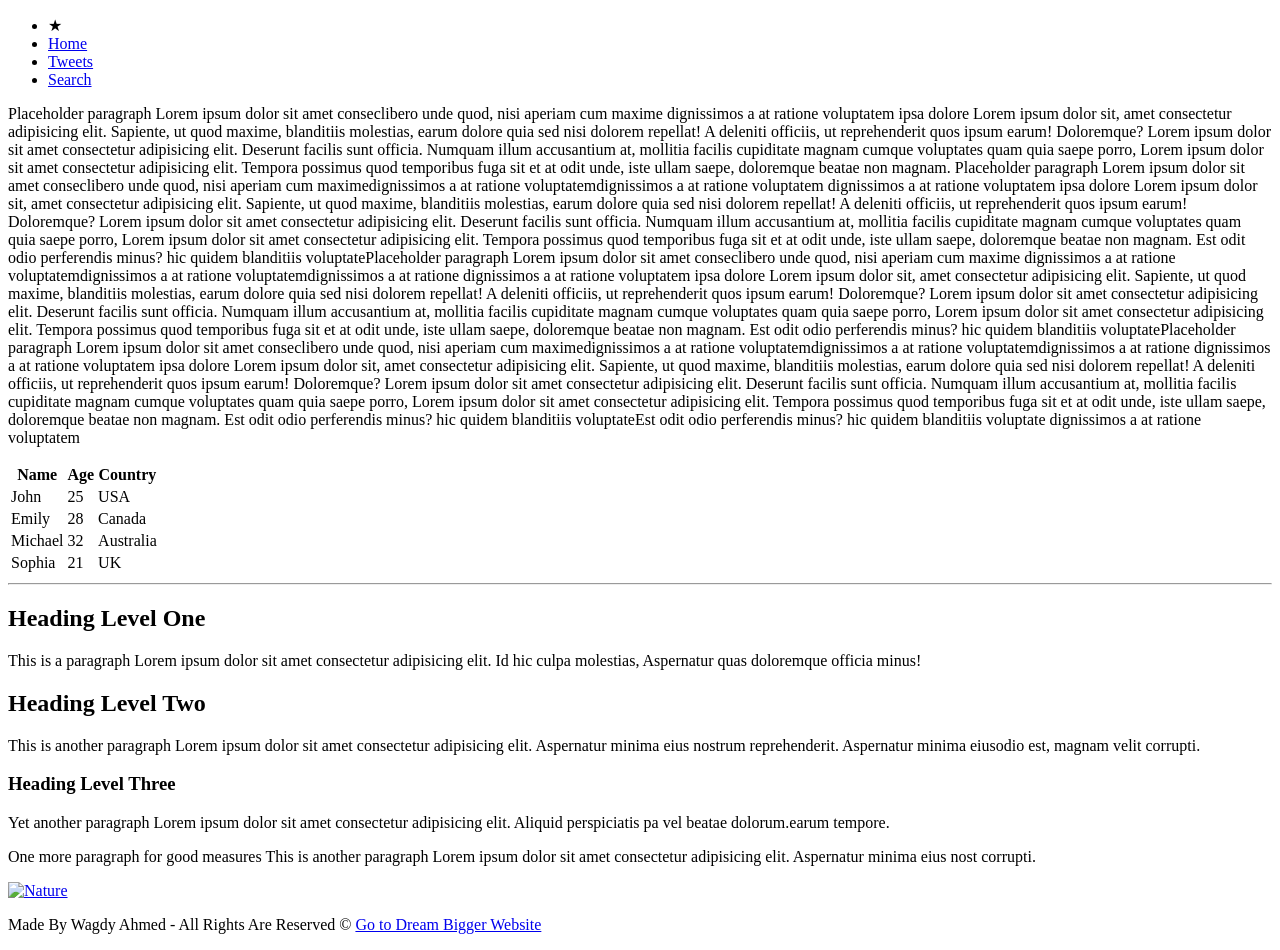
==== css_advanced/index.html @ 037eddab "README and objectives!" ====
<!DOCTYPE html>
<html lang="zxx">

<head>
    <meta charset="UTF-8">
    <meta name="viewport" content="width=device-width,initial-scale=1.0">
    <title>Home Web Page</title>
    <link rel="stylesheet" href="base.css">
    <link rel="stylesheet" href="styles.css">
</head>

<body class="works_on_smartphone">
    <header>
        <nav>
            <ul>
                <li class="logo">&#9733;</li>
                <li><a href="index101.html">Home</a></li>
                <li><a href="tweets.html">Tweets</a></li>
                <li><a href="https://duckduckgo.com/">Search</a></li>
            </ul>
        </nav>
    </header>

    <main>
        <aside>
            <p>Placeholder paragraph Lorem ipsum dolor sit amet conseclibero unde quod, nisi aperiam cum maxime
                dignissimos a at ratione voluptatem ipsa dolore Lorem ipsum dolor sit, amet consectetur adipisicing
                elit. Sapiente, ut quod maxime, blanditiis molestias, earum dolore quia sed nisi dolorem repellat! A
                deleniti officiis, ut reprehenderit quos ipsum earum! Doloremque? Lorem ipsum dolor sit amet consectetur
                adipisicing elit. Deserunt facilis sunt officia. Numquam illum accusantium at, mollitia facilis
                cupiditate magnam cumque voluptates quam quia saepe porro, Lorem ipsum dolor sit amet consectetur
                adipisicing elit. Tempora possimus quod temporibus fuga sit et at odit unde, iste ullam saepe,
                doloremque beatae non magnam. Placeholder paragraph Lorem ipsum dolor sit amet conseclibero unde quod,
                nisi aperiam cum maximedignissimos a at ratione voluptatemdignissimos a at ratione voluptatem
                dignissimos a at ratione voluptatem ipsa dolore Lorem ipsum dolor sit, amet consectetur adipisicing
                elit. Sapiente, ut quod maxime, blanditiis molestias, earum dolore quia sed nisi dolorem repellat! A
                deleniti officiis, ut reprehenderit quos ipsum earum! Doloremque? Lorem ipsum dolor sit amet consectetur
                adipisicing elit. Deserunt facilis sunt officia. Numquam illum accusantium at, mollitia facilis
                cupiditate magnam cumque voluptates quam quia saepe porro, Lorem ipsum dolor sit amet consectetur
                adipisicing elit. Tempora possimus quod temporibus fuga sit et at odit unde, iste ullam saepe,
                doloremque beatae non magnam. Est odit odio perferendis minus? hic quidem blanditiis
                voluptatePlaceholder paragraph Lorem ipsum dolor sit amet conseclibero unde quod, nisi aperiam cum
                maxime dignissimos a at ratione voluptatemdignissimos a at ratione voluptatemdignissimos a at ratione
                dignissimos a at ratione voluptatem ipsa dolore Lorem ipsum dolor sit, amet consectetur adipisicing
                elit. Sapiente, ut quod maxime, blanditiis molestias, earum dolore quia sed nisi dolorem repellat! A
                deleniti officiis, ut reprehenderit quos ipsum earum! Doloremque? Lorem ipsum dolor sit amet consectetur
                adipisicing elit. Deserunt facilis sunt officia. Numquam illum accusantium at, mollitia facilis
                cupiditate magnam cumque voluptates quam quia saepe porro, Lorem ipsum dolor sit amet consectetur
                adipisicing elit. Tempora possimus quod temporibus fuga sit et at odit unde, iste ullam saepe,
                doloremque beatae non magnam. Est odit odio perferendis minus? hic quidem blanditiis
                voluptatePlaceholder paragraph Lorem ipsum dolor sit amet conseclibero unde quod, nisi aperiam cum
                maximedignissimos a at ratione voluptatemdignissimos a at ratione voluptatemdignissimos a at ratione
                dignissimos a at ratione voluptatem ipsa dolore Lorem ipsum dolor sit, amet consectetur adipisicing
                elit. Sapiente, ut quod maxime, blanditiis molestias, earum dolore quia sed nisi dolorem repellat! A
                deleniti officiis, ut reprehenderit quos ipsum earum! Doloremque? Lorem ipsum dolor sit amet consectetur
                adipisicing elit. Deserunt facilis sunt officia. Numquam illum accusantium at, mollitia facilis
                cupiditate magnam cumque voluptates quam quia saepe porro, Lorem ipsum dolor sit amet consectetur
                adipisicing elit. Tempora possimus quod temporibus fuga sit et at odit unde, iste ullam saepe,
                doloremque beatae non magnam. Est odit odio perferendis minus? hic quidem blanditiis voluptateEst odit
                odio perferendis minus? hic quidem blanditiis voluptate dignissimos a at ratione voluptatem</p>
        </aside>
        <article>
            <table>
                <thead>
                    <tr>
                        <th>Name</th>
                        <th>Age</th>
                        <th>Country</th>
                    </tr>
                </thead>
                <tbody>
                    <tr>
                        <td>John</td>
                        <td>25</td>
                        <td>USA</td>
                    </tr>
                    <tr>
                        <td>Emily</td>
                        <td>28</td>
                        <td>Canada</td>
                    </tr>
                    <tr>
                        <td>Michael</td>
                        <td>32</td>
                        <td>Australia</td>
                    </tr>
                    <tr>
                        <td>Sophia</td>
                        <td>21</td>
                        <td>UK</td>
                    </tr>
                </tbody>
            </table>
            <hr>

            <h1>Heading Level One </h1>

            <p>This is a paragraph Lorem ipsum dolor sit amet consectetur adipisicing elit. Id hic culpa molestias,
                Aspernatur quas doloremque
                officia minus!</p>

            <h2>Heading Level Two</h2>

            <p>This is another paragraph Lorem ipsum dolor sit amet consectetur adipisicing elit. Aspernatur minima eius
                nostrum reprehenderit. Aspernatur minima eiusodio est, magnam velit corrupti.</p>

            <h3>Heading Level Three</h3>

            <p>Yet another paragraph Lorem ipsum dolor sit amet consectetur adipisicing elit. Aliquid perspiciatis
                pa vel beatae dolorum.earum tempore.
            </p>

            <p>One more paragraph for good measures This is another paragraph Lorem ipsum dolor sit amet consectetur
                adipisicing elit. Aspernatur minima eius
                nost corrupti.</p>

            <a href="https://www.example.com">
                <img src="https://getwallpapers.com/wallpaper/full/e/2/6/618308.jpg" alt="Nature">
            </a>
        </article>


    </main>

    <footer>
        <p>Made By Wagdy Ahmed - All Rights Are Reserved &#169; <a href="https://wagdy9.art.blog/" target="_blank"> Go
                to
                Dream Bigger Website</a>
        </p>
    </footer>
</body>

</html>
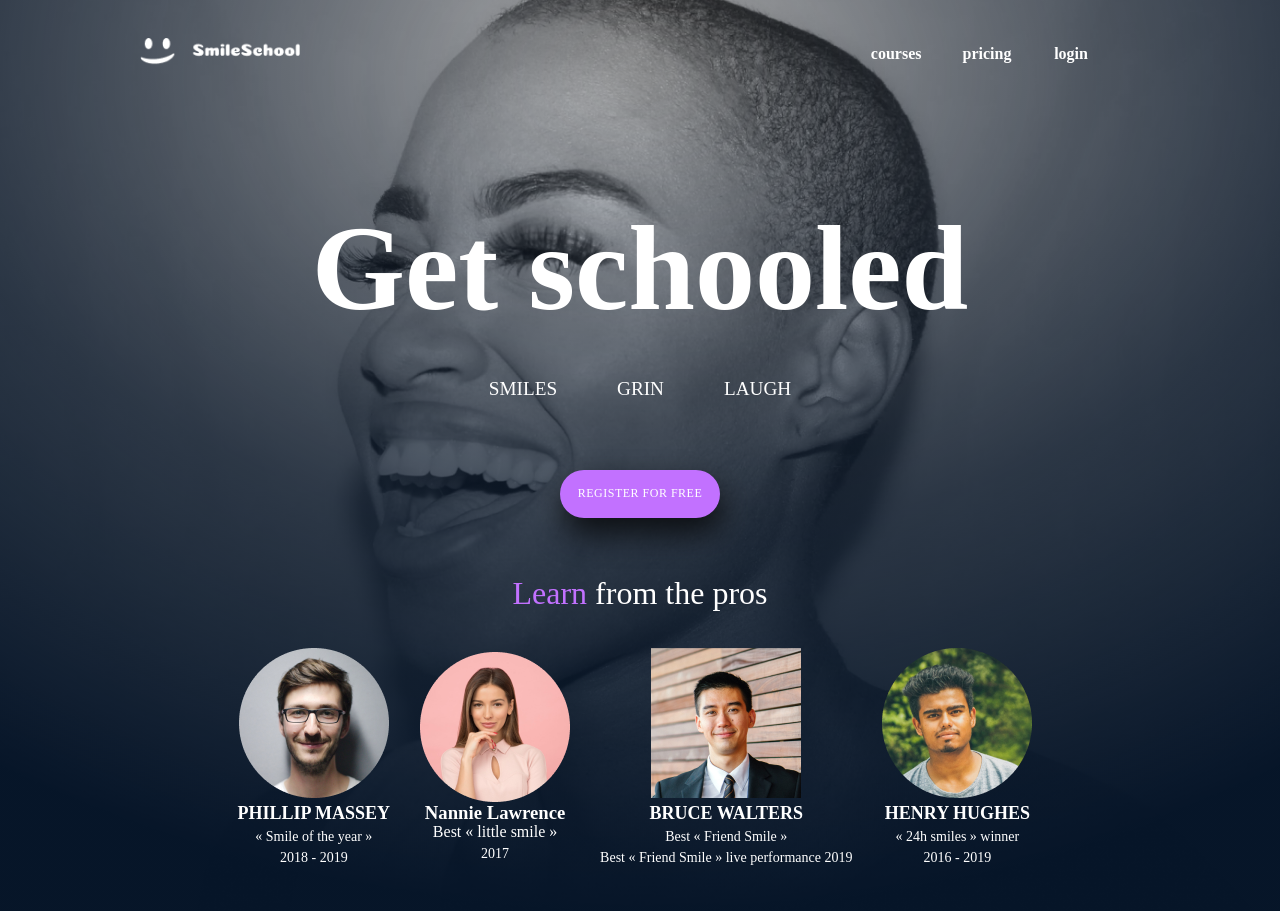
==== commit 819a7326: "Header and Banner" ====
--- a/css_advanced/index.html
+++ b/css_advanced/index.html
@@ -1,133 +1,79 @@
 <!DOCTYPE html>
-<html lang="zxx">
+<html lang="en" dir="ltr">
 
 <head>
-    <meta charset="UTF-8">
-    <meta name="viewport" content="width=device-width,initial-scale=1.0">
-    <title>Home Web Page</title>
-    <link rel="stylesheet" href="base.css">
+    <meta charset="utf-8">
+    <meta name="viewport" content="width=device-width, initial-scale=1, viewport-fit=cover">
+    <title>Smile Sckhool</title>
+    <link rel="icon" href="./images/favicon.ico" type="image/x-icon">
     <link rel="stylesheet" href="styles.css">
 </head>
 
-<body class="works_on_smartphone">
-    <header>
-        <nav>
-            <ul>
-                <li class="logo">&#9733;</li>
-                <li><a href="index101.html">Home</a></li>
-                <li><a href="tweets.html">Tweets</a></li>
-                <li><a href="https://duckduckgo.com/">Search</a></li>
-            </ul>
+<body>
+    <!-- HEADER -->
+    <section class="hero">
+        <nav class="header">
+            <div class="wrapper header_container">
+                <!-- Responsive menu for all screen sizes -->
+                <input type="checkbox" id="open-menu">
+                <label for="open-menu" class="nav-icon">
+                    <div class="bar-icon"></div>
+                </label>
+                <a href=""><img src="./images/logo.png" class="logo" alt="logo_headphones"></a>
+                <ul class="nav-list">
+                    <!-- NAVBAR -->
+                    <li class="nav-item"><a href="#what"><b>Courses</b></a></li>
+                    <li class="nav-item"><a href="#results"><b>pricing</b></a></li>
+                    <li class="nav-item"><a href="#contact"><b>Login</b></a></li>
+                </ul>
+            </div>
         </nav>
-    </header>
-
-    <main>
-        <aside>
-            <p>Placeholder paragraph Lorem ipsum dolor sit amet conseclibero unde quod, nisi aperiam cum maxime
-                dignissimos a at ratione voluptatem ipsa dolore Lorem ipsum dolor sit, amet consectetur adipisicing
-                elit. Sapiente, ut quod maxime, blanditiis molestias, earum dolore quia sed nisi dolorem repellat! A
-                deleniti officiis, ut reprehenderit quos ipsum earum! Doloremque? Lorem ipsum dolor sit amet consectetur
-                adipisicing elit. Deserunt facilis sunt officia. Numquam illum accusantium at, mollitia facilis
-                cupiditate magnam cumque voluptates quam quia saepe porro, Lorem ipsum dolor sit amet consectetur
-                adipisicing elit. Tempora possimus quod temporibus fuga sit et at odit unde, iste ullam saepe,
-                doloremque beatae non magnam. Placeholder paragraph Lorem ipsum dolor sit amet conseclibero unde quod,
-                nisi aperiam cum maximedignissimos a at ratione voluptatemdignissimos a at ratione voluptatem
-                dignissimos a at ratione voluptatem ipsa dolore Lorem ipsum dolor sit, amet consectetur adipisicing
-                elit. Sapiente, ut quod maxime, blanditiis molestias, earum dolore quia sed nisi dolorem repellat! A
-                deleniti officiis, ut reprehenderit quos ipsum earum! Doloremque? Lorem ipsum dolor sit amet consectetur
-                adipisicing elit. Deserunt facilis sunt officia. Numquam illum accusantium at, mollitia facilis
-                cupiditate magnam cumque voluptates quam quia saepe porro, Lorem ipsum dolor sit amet consectetur
-                adipisicing elit. Tempora possimus quod temporibus fuga sit et at odit unde, iste ullam saepe,
-                doloremque beatae non magnam. Est odit odio perferendis minus? hic quidem blanditiis
-                voluptatePlaceholder paragraph Lorem ipsum dolor sit amet conseclibero unde quod, nisi aperiam cum
-                maxime dignissimos a at ratione voluptatemdignissimos a at ratione voluptatemdignissimos a at ratione
-                dignissimos a at ratione voluptatem ipsa dolore Lorem ipsum dolor sit, amet consectetur adipisicing
-                elit. Sapiente, ut quod maxime, blanditiis molestias, earum dolore quia sed nisi dolorem repellat! A
-                deleniti officiis, ut reprehenderit quos ipsum earum! Doloremque? Lorem ipsum dolor sit amet consectetur
-                adipisicing elit. Deserunt facilis sunt officia. Numquam illum accusantium at, mollitia facilis
-                cupiditate magnam cumque voluptates quam quia saepe porro, Lorem ipsum dolor sit amet consectetur
-                adipisicing elit. Tempora possimus quod temporibus fuga sit et at odit unde, iste ullam saepe,
-                doloremque beatae non magnam. Est odit odio perferendis minus? hic quidem blanditiis
-                voluptatePlaceholder paragraph Lorem ipsum dolor sit amet conseclibero unde quod, nisi aperiam cum
-                maximedignissimos a at ratione voluptatemdignissimos a at ratione voluptatemdignissimos a at ratione
-                dignissimos a at ratione voluptatem ipsa dolore Lorem ipsum dolor sit, amet consectetur adipisicing
-                elit. Sapiente, ut quod maxime, blanditiis molestias, earum dolore quia sed nisi dolorem repellat! A
-                deleniti officiis, ut reprehenderit quos ipsum earum! Doloremque? Lorem ipsum dolor sit amet consectetur
-                adipisicing elit. Deserunt facilis sunt officia. Numquam illum accusantium at, mollitia facilis
-                cupiditate magnam cumque voluptates quam quia saepe porro, Lorem ipsum dolor sit amet consectetur
-                adipisicing elit. Tempora possimus quod temporibus fuga sit et at odit unde, iste ullam saepe,
-                doloremque beatae non magnam. Est odit odio perferendis minus? hic quidem blanditiis voluptateEst odit
-                odio perferendis minus? hic quidem blanditiis voluptate dignissimos a at ratione voluptatem</p>
-        </aside>
-        <article>
-            <table>
-                <thead>
-                    <tr>
-                        <th>Name</th>
-                        <th>Age</th>
-                        <th>Country</th>
-                    </tr>
-                </thead>
-                <tbody>
-                    <tr>
-                        <td>John</td>
-                        <td>25</td>
-                        <td>USA</td>
-                    </tr>
-                    <tr>
-                        <td>Emily</td>
-                        <td>28</td>
-                        <td>Canada</td>
-                    </tr>
-                    <tr>
-                        <td>Michael</td>
-                        <td>32</td>
-                        <td>Australia</td>
-                    </tr>
-                    <tr>
-                        <td>Sophia</td>
-                        <td>21</td>
-                        <td>UK</td>
-                    </tr>
-                </tbody>
-            </table>
-            <hr>
-
-            <h1>Heading Level One </h1>
-
-            <p>This is a paragraph Lorem ipsum dolor sit amet consectetur adipisicing elit. Id hic culpa molestias,
-                Aspernatur quas doloremque
-                officia minus!</p>
-
-            <h2>Heading Level Two</h2>
-
-            <p>This is another paragraph Lorem ipsum dolor sit amet consectetur adipisicing elit. Aspernatur minima eius
-                nostrum reprehenderit. Aspernatur minima eiusodio est, magnam velit corrupti.</p>
-
-            <h3>Heading Level Three</h3>
-
-            <p>Yet another paragraph Lorem ipsum dolor sit amet consectetur adipisicing elit. Aliquid perspiciatis
-                pa vel beatae dolorum.earum tempore.
-            </p>
-
-            <p>One more paragraph for good measures This is another paragraph Lorem ipsum dolor sit amet consectetur
-                adipisicing elit. Aspernatur minima eius
-                nost corrupti.</p>
-
-            <a href="https://www.example.com">
-                <img src="https://getwallpapers.com/wallpaper/full/e/2/6/618308.jpg" alt="Nature">
-            </a>
-        </article>
-
-
-    </main>
-
-    <footer>
-        <p>Made By Wagdy Ahmed - All Rights Are Reserved &#169; <a href="https://wagdy9.art.blog/" target="_blank"> Go
-                to
-                Dream Bigger Website</a>
-        </p>
-    </footer>
+        <div class="wrapper">
+            <h1 class="hero-1"><b>Get schooled</b></h1>
+            <h2 class="hero-2"><b>
+                    <div class="econtainer">
+                        <div class="element">SMILES</div>
+                        <div class="element">GRIN</div>
+                        <div class="element">LAUGH</div>
+                    </div>
+                </b></h2>
+            <button class="btn btn-color btn-shadow"><b>REGISTER FOR FREE</b></button>
+            <p class="hero-3"><span class="highlight">Learn</span> from the pros</p>
+        </div>
+        <div class="container">
+            <div class="card">
+                <img src="./images/1.png" alt="Image 1" class="card-image">
+                <div class="card-details">
+                    <h3 class="card-name">Phillip Massey</h3>
+                    <p class="card-prize">« Smile of the year »</p>
+                    <p class="card-year">2018 - 2019</p>
+                </div>
+            </div>
+            <div class="card">
+                <img src="./images/3.png" alt="Image 2" class="card-image">
+                <div class="card-details">
+                    <h3 class="Nannie Lawrence">Nannie Lawrence</h3>
+                    <p class="Best « little smile » ">Best « little smile » </p>
+                    <p class="card-year">2017</p>
+                </div>
+            </div>
+            <div class="card">
+                <img src="./images/2.png" alt="Image 3" class="card-image">
+                <div class="card-details">
+                    <h3 class="card-name">Bruce Walters</h3>
+                    <p class="card-prize">Best « Friend Smile » </p>
+                    <p class="card-year">Best « Friend Smile » live performance 2019</p>
+                </div>
+            </div>
+            <div class="card">
+                <img src="./images/4.png" alt="Image 4" class="card-image">
+                <div class="card-details">
+                    <h3 class="card-name">Henry Hughes</h3>
+                    <p class="card-prize">« 24h smiles » winner </p>
+                    <p class="card-year">2016 - 2019</p>
+                </div>
+            </div>
+        </div>
+    </section>
 </body>
-
 </html>
--- a/css_advanced/styles.css
+++ b/css_advanced/styles.css
@@ -0,0 +1,984 @@
+/* SUMMARY 
+ 1. GLOBAL 
+ 2. LAYOUT 
+ 3. SECTION 
+ 4. CARD 
+ */
+/*** 1. GLOBAL ***/
+
+/* Reset / Normalize 
+   ============================= */
+
+/*! normalize.css v8.0.1 | MIT License | github.com/necolas/normalize.css */
+html {
+  line-height: 1.15;
+  -webkit-text-size-adjust: 100%
+}
+
+body {
+  margin: 0
+}
+
+main {
+  display: block
+}
+
+h1 {
+  font-size: 2em;
+  margin: .67em 0
+}
+
+hr {
+  box-sizing: content-box;
+  height: 0;
+  overflow: visible
+}
+
+pre {
+  font-family: monospace, monospace;
+  font-size: 1em
+}
+
+a {
+  background-color: transparent
+}
+
+abbr[title] {
+  border-bottom: none;
+  text-decoration: underline;
+  text-decoration: underline dotted
+}
+
+b,
+strong {
+  font-weight: bolder
+}
+
+code,
+kbd,
+samp {
+  font-family: monospace, monospace;
+  font-size: 1em
+}
+
+small {
+  font-size: 80%
+}
+
+sub,
+sup {
+  font-size: 75%;
+  line-height: 0;
+  position: relative;
+  vertical-align: baseline
+}
+
+sub {
+  bottom: -.25em
+}
+
+sup {
+  top: -.5em
+}
+
+img {
+  border-style: none
+}
+
+button,
+input,
+optgroup,
+select,
+textarea {
+  font-family: inherit;
+  font-size: 100%;
+  line-height: 1.15;
+  margin: 0
+}
+
+button,
+input {
+  overflow: visible
+}
+
+button,
+select {
+  text-transform: none
+}
+
+[type=button],
+[type=reset],
+[type=submit],
+button {
+  -webkit-appearance: button
+}
+
+[type=button]::-moz-focus-inner,
+[type=reset]::-moz-focus-inner,
+[type=submit]::-moz-focus-inner,
+button::-moz-focus-inner {
+  border-style: none;
+  padding: 0
+}
+
+[type=button]:-moz-focusring,
+[type=reset]:-moz-focusring,
+[type=submit]:-moz-focusring,
+button:-moz-focusring {
+  outline: 1px dotted ButtonText
+}
+
+fieldset {
+  padding: .35em .75em .625em
+}
+
+legend {
+  box-sizing: border-box;
+  color: inherit;
+  display: table;
+  max-width: 100%;
+  padding: 0;
+  white-space: normal
+}
+
+progress {
+  vertical-align: baseline
+}
+
+textarea {
+  overflow: auto
+}
+
+[type=checkbox],
+[type=radio] {
+  box-sizing: border-box;
+  padding: 0
+}
+
+[type=number]::-webkit-inner-spin-button,
+[type=number]::-webkit-outer-spin-button {
+  height: auto
+}
+
+[type=search] {
+  -webkit-appearance: textfield;
+  outline-offset: -2px
+}
+
+[type=search]::-webkit-search-decoration {
+  -webkit-appearance: none
+}
+
+::-webkit-file-upload-button {
+  -webkit-appearance: button;
+  font: inherit
+}
+
+details {
+  display: block
+}
+
+summary {
+  display: list-item
+}
+
+template {
+  display: none
+}
+
+[hidden] {
+  display: none
+}
+
+
+/* Variables 
+   ============================= */
+:root {
+  --font-family-base: 'Source-sans-Pro-Regular';
+  --font-family-title: 'Source-sans-Pro-Semibold';
+  --font-family-bold: 'Source-sans-Pro-Bold';
+
+  --font-size-x-small: 1rem;
+  --font-size-small: 1.2rem;
+  --font-size-medium: 1.6rem;
+  --font-size-large: 1.8rem;
+  --font-size-x-large: 2.3rem;
+  --font-size-xx-large: 3.2rem;
+  --font-weight-thin: 100;
+  --font-weight-regular: 300;
+  --font-weight-bold: 600;
+
+  --white: white;
+  --primary: #FF6565;
+  --image-gradiant: radial-gradient(99% 99% at 50% 0%, rgba(41, 48, 61, 0.0001) 0%, #07162986 60%);
+  --linear-gradient: linear-gradient(rgba(0, 0, 0, .1), rgba(7, 22, 41, .6) 0%, #07162980 20%);
+}
+
+@font-face {
+  font-family: Source-sans-Pro-Bold;
+  src: url("./fonts/SourceSansPro-Bold.otf");
+  font-weight: var(--font-weight-bold);
+}
+
+@font-face {
+  font-family: Source-sans-Pro-Regular;
+  src: url("./fonts/SourceSansPro-Regular.otf");
+  font-weight: var(--font-weight-regular);
+}
+
+@font-face {
+  font-family: Source-sans-Pro-Semibold;
+  src: url("./fonts/SourceSansPro-Semibold.otf");
+  font-weight: var(--font-weight-bold);
+}
+
+@font-face {
+  font-family: "holberton_school-icon";
+  src: url("./holberton_school-icon/fonts/holberton_school-icon.eot");
+  src: url("fonts/holberton_school-icon.eot?sq4eq4#iefix") format("embedded-opentype"),
+    url("./holberton_school-icon/fonts//holberton_school-icon.ttf") format("truetype"),
+    url("./holberton_school-icon/fonts/holberton_school-icon.woff") format("woff"),
+    url("./holberton_school-icon/fonts/holberton_school-icon.svg") format("svg");
+  font-weight: normal;
+  font-style: normal;
+  font-display: block;
+  ;
+}
+
+[class^="holberton_school-icon-"],
+[class*=" holberton_school-icon-"] {
+  font-family: 'holberton_school-icon' !important;
+  font-style: normal;
+  font-weight: normal;
+  font-variant: normal;
+  text-transform: none;
+  line-height: 1;
+  -webkit-font-smoothing: antialiased;
+}
+
+.holberton_school-icon-ic_hearing:before {
+  content: "\e909";
+}
+
+.holberton_school-icon-ic_music:before {
+  content: "\e90d";
+}
+
+.holberton_school-icon-ic_sound:before {
+  content: "\e90e";
+}
+
+.holberton_school-icon-ic_video:before {
+  content: "\e910";
+}
+
+.holberton_school-icon-ic_twitter:before {
+  content: "\e90f";
+}
+
+.holberton_school-icon-ic_facebook:before {
+  content: "\e908";
+}
+
+.holberton_school-icon-ic_instagram:before {
+  content: "\e90a";
+}
+
+.icon {
+  color: var(--primary);
+  font-size: 6rem;
+}
+
+*,
+*:after,
+*:before {
+  box-sizing: border-box;
+  margin: 0;
+  padding: 0;
+}
+
+html {
+  scroll-behavior: smooth;
+}
+
+body {
+  width: 100%;
+  height: 100%;
+}
+
+/* WRAPPER */
+
+.wrapper {
+  max-inline-size: 1000px;
+  inline-size: 400px;
+  margin: 0 auto;
+}
+
+.wrapper .hero-1 {
+  font-family: var(--font-family-base);
+  font-size: 120px;
+  margin-top: 100px;
+  
+}
+
+.econtainer {
+  display: flex;
+  justify-content: center;
+  align-items: center;
+}
+
+.element {
+  margin: 10px;
+  padding: 20px;
+ 
+}
+
+.container {
+  display: flex;
+  justify-content: center;
+  align-items: center;
+  }
+  
+  .card {
+  display: flex;
+  flex-direction: column;
+  align-items: center;
+  margin: 10px;
+  margin-right: 20px;
+  margin-bottom: 20px;
+  justify-content: space-evenly;
+  }
+  
+  .card-image {
+  width: 150px;
+  height: 150px;
+
+  }
+  
+  .card-details {
+  text-align: center;
+  }
+  
+  .card-name {
+  margin: 5px 0;
+  font-size: 18px;
+  text-transform: uppercase;
+  }
+  
+  .card-prize, .card-year {
+  margin: 5px 0;
+  font-size: 14px;
+  }
+
+  .highlight {
+    color: #C271FF;
+  }
+
+/* NAVBAR */
+
+.header {
+  min-block-size: 100px;
+  margin-block-end: 225px;
+  margin-bottom: 100px;
+}
+
+.logo {
+  width: 160px;
+  height: auto;
+}
+
+.nav-list {
+  display: none;
+  list-style: none;
+
+}
+
+.nav-item {
+  letter-spacing: 0;
+  min-height: 15px;
+  min-width: 80px;
+  margin: 0 5px;
+  inline-size: 75px;
+  margin: 25px auto;
+}
+
+.nav-item a {
+  color: var(--white);
+  text-decoration: none;
+  text-transform: lowercase;
+  font-family: var(--font-family-base);
+}
+
+.nav-item a:hover {
+  color: var(--primary);
+  transition: ease-out 0.2s;
+}
+
+.header_container {
+  padding-top: 30px;
+}
+
+.header_container:first-child {
+  text-align-last: start;
+}
+
+.nav-icon {
+  margin-top: 5px;
+  margin-left: 10px;
+  inline-size: 95px;
+  display: inline-block;
+  vertical-align: top;
+  text-align: start;
+}
+
+.bar-icon {
+  inline-size: 13px;
+  position: relative;
+}
+
+.header_container input {
+  visibility: hidden;
+  position: absolute;
+}
+
+.header_container input:checked+.nav-icon .bar-icon {
+  background-color: unset;
+}
+
+.header_container input:checked~.nav-list {
+  display: block;
+}
+
+.bar-icon::after {
+  inline-size: 18px;
+  inset-block-start: 4px;
+}
+
+.bar-icon::before {
+  inline-size: 20px;
+  inset-block-end: 4px;
+}
+
+/* Screen will display "X" when navbar is clicked */
+
+.header_container input:checked+.nav-icon .bar-icon::after {
+  transform: rotate(-45deg);
+  inset-block-start: 0;
+  inline-size: 20px;
+}
+
+.header_container input:checked+.nav-icon .bar-icon::before {
+  transform: rotate(45deg);
+  inset-block-end: 0;
+}
+
+/* Animation/positions for icon */
+
+.bar-icon,
+.bar-icon::after,
+.bar-icon::before {
+  block-size: 2px;
+  display: inline-block;
+  border-radius: 1px;
+  background-color: var(--white);
+}
+
+.bar-icon::after,
+.bar-icon::before {
+  inset-inline-start: 0;
+  content: "";
+  position: absolute;
+  transform: rotate(0);
+  transition: ease-out 0.3s;
+}
+
+/* HERO */
+
+.hero {
+  background-image: var(--image-gradiant), url("./images/Object.png");
+  background-size: 1920px 1080px;
+  background-repeat: no-repeat;
+  background-position: -575px -100px;
+  max-block-size: 920px;
+  min-block-size: 840px;
+  margin: auto;
+  padding-bottom: 20px;
+  color: var(--white);
+  text-align: center;
+}
+
+.hero-1 {
+  font-family: var(--font-family-title);
+  font-size: var(--font-size-x-large);
+}
+
+.hero-2 {
+  font-family: var(--font-family-base);
+  font-size: var(--font-size-small);
+  font-weight: var(--font-weight-regular);
+  margin: 20px auto;
+}
+
+.hero-3 {
+  margin-block-start: 65px;
+  font-family: var(--font-family-base);
+  font-size: var(--font-size-x-small);
+  font-weight: var(--font-weight-thin);
+  line-height: 30px;
+}
+
+/* BUTTON */
+
+.btn {
+  border: none;
+  border-radius: 25px;
+  font-family: var(--font-family-base);
+  letter-spacing: .5px;
+  color: var(--white);
+  block-size: 48px;
+  inline-size: 160px;
+  text-transform: uppercase;
+  font-size: 12px;
+  font-weight:var(--font-weight-thin) ;
+}
+
+.btn-color {
+  background-color: #C271FF;
+}
+
+.btn-shadow {
+  box-shadow: 3px 15px 30px rgba(0, 0, 0, 0.74);
+}
+
+/* WHAT WE DO */
+
+.tasks {
+  max-block-size: 1920px;
+  max-inline-size: 100%;
+  text-align: center;
+}
+
+.tasks_container {
+  margin: 30px auto;
+}
+
+.tasks-title {
+  font-family: var(--font-family-bold);
+  font-size: var(--font-size-medium);
+  margin: 60px auto;
+  margin-block-end: 40px;
+}
+
+.tasks-detail {
+  max-inline-size: 575px;
+  margin: auto;
+  line-height: 25px;
+  font-family: var(--font-family-base);
+}
+
+.tasks-column {
+  margin-block-end: 100px;
+  margin-top: 30px;
+  margin-inline: auto;
+  max-inline-size: 200px;
+}
+
+.column-title {
+  margin: 5px auto;
+  font-family: var(--font-family-title);
+}
+
+.column-detail {
+  font-family: var(--font-family-base);
+  font-weight: var(--font-weight-thin);
+  line-height: 25px;
+  max-inline-size: 200px;
+}
+
+/* OUR RESULTS */
+
+.results {
+  background-image: var(--image-gradiant), url("./images/headphones_hero_2.jpg");
+  background-repeat: no-repeat;
+  background-size: cover;
+  background-position: 50%;
+  text-align: center;
+  color: var(--white);
+  padding-top: 60px;
+  padding-bottom: 60px;
+
+}
+
+.results-title {
+  font-family: var(--font-family-title);
+  font-size: var(--font-size-large);
+  margin-block-end: 50px;
+}
+
+.results-detail {
+  max-inline-size: 575px;
+  margin: 20px auto;
+  line-height: 25px;
+  font-family: var(--font-family-base);
+}
+
+.result-column {
+  block-size: 220px;
+  inline-size: 220px;
+  margin-block-start: auto;
+  margin: auto;
+}
+
+.column-pentagone {
+  margin: auto;
+  padding: auto;
+  width: 200px;
+  height: 200px;
+}
+
+.result-column .column-pentagone {
+  background-image: url(./images/pentagone.png);
+  background-repeat: no-repeat;
+  background-size: 95%;
+  background-position: 50%;
+  padding-block-start: 60px;
+}
+
+.column-pentagone span {
+  font-family: var(--font-family-bold);
+  font-size: var(--font-size-xx-large);
+  padding-top: 250px;
+  width: 150px;
+  height: 150px;
+  margin: auto;
+  font-family: var(--font-family-bold);
+}
+
+.column-pentagone p {
+  font-family: var(--font-family-base);
+  margin: 10px auto;
+}
+
+/* CONTACT US */
+
+.wrapper-contact {
+  margin: 40px auto;
+}
+
+.contact {
+  block-size: 335px;
+  inline-size: 375px;
+  margin: auto;
+}
+
+.contact-title {
+  font-family: var(--font-family-bold);
+  margin: 20px auto;
+  color: #071629;
+}
+
+.contact-form {
+  text-align: center;
+  block-size: 335px;
+  inline-size: 375px;
+  margin: auto;
+}
+
+.contact-label {
+  position: relative;
+}
+
+.contact-label {
+  display: block;
+  font-family: var(--font-family-base);
+  text-align: start;
+}
+
+.contact-label input {
+  display: block;
+  border: none;
+  inline-size: 100%;
+  color: #071629;
+  border-bottom: 1.4px solid rgba(128, 128, 128, 0.274);
+  height: 40px;
+  margin: 20px 0;
+}
+
+
+/* FOOTER */
+
+.footer {
+  position: relative;
+  block-size: 240px;
+  background-color: #071629;
+}
+
+.logo-container {
+  display: inline;
+  justify-content: space-between;
+}
+
+.logo-container img {
+  margin: 40px auto;
+}
+
+.social-icons {
+  margin: 40px auto;
+  display: inline;
+  float: right;
+  justify-content: space-between;
+}
+
+.social-icon {
+  color: var(--white);
+  font-size: 1.8rem;
+  margin: auto 10px;
+}
+
+a:link {
+  text-decoration: none;
+}
+
+a:visited {
+  text-decoration: none;
+}
+
+.copyright-text {
+  display: flex;
+  justify-content: center;
+}
+
+.copyright-text p {
+  margin: 0;
+  font-family: var(--font-family-base);
+  font-weight: var(--font-weight-thin);
+  line-height: 15px;
+  color: var(--white);
+  mix-blend-mode: normal;
+  opacity: 0.2;
+}
+
+
+/* Media for Responsive designs
+  ===========*/
+/* MOBILE */
+
+@media screen and (max-width: 480px) {
+  .wrapper {
+    inline-size: 400px;
+  }
+
+  .hero {
+    background-repeat: no-repeat;
+    background-position: -600px -40px;
+  }
+
+  .hero-1 {
+    inline-size: 375px;
+    font-size: var(--font-size-medium);
+    margin: 5px auto;
+  }
+
+  .hero-2 {
+    inline-size: 400px;
+    font-size: var(--font-size-x-small);
+    margin: 10px auto;
+  }
+
+  .btn {
+    margin: 20px auto;
+  }
+
+  .hero-3 {
+    inline-size: 340px;
+    margin: 20px auto;
+    text-align: justify;
+  }
+
+  .tasks {
+    text-align: center;
+    margin: 20px auto;
+  }
+
+  .tasks-column {
+    margin: 40px auto;
+  }
+
+  .column-detail {
+    font-family: var(--font-family-base);
+    inline-size: 340px;
+    margin-inline: auto;
+  }
+
+  .tasks-detail {
+    inline-size: 340px;
+  }
+
+  .results {
+    background-color: unset;
+    background-size: cover;
+    padding: auto;
+    margin: 5px auto;
+  }
+
+  .results-detail {
+    font-family: var(--font-family-base);
+    inline-size: 340px;
+    margin: 20px auto;
+  }
+
+  .contact {
+    block-size: 360px;
+    margin: auto;
+  }
+
+  .contact-form {
+    margin: auto;
+  }
+
+  .footer {
+    block-size: 200px;
+  }
+
+  .footer-container {
+    position: relative;
+    display: flex;
+    flex-direction: column;
+    margin: 10px auto;
+    align-items: center;
+  }
+
+  .logo-container img {
+    margin-top: 30px;
+  }
+
+  .social-icons {
+    margin: 5px auto;
+    align-items: center;
+  }
+
+  .social-icon {
+    margin: auto 10px;
+  }
+
+  .copyright-text {
+    justify-content: center;
+    margin: 10px auto;
+  }
+}
+
+/* TABLET */
+
+@media screen and (min-width: 768px) {
+  .wrapper {
+    inline-size: 600px;
+  }
+
+  .header_container {
+    display: flex;
+    align-items: center;
+    justify-content: space-between;
+    padding-block-start: 20px;
+  }
+
+  .nav-list {
+    display: inline-flex;
+    justify-content: space-between;
+    inline-size: 275px;
+  }
+
+  .logo {
+    flex-basis: 80%;
+  }
+
+  .nav-icon {
+    display: none;
+  }
+
+  .hero {
+    background-repeat: no-repeat;
+    background-position: center 0;
+  }
+
+  .hero-1 {
+    margin: auto;
+  }
+
+  .hero-2 {
+    margin: 10px auto;
+    inline-size: 600px;
+  }
+
+  .btn {
+    margin: 30px auto;
+  }
+
+  .hero-3 {
+    inline-size: 600px;
+    margin: 10px auto;
+  }
+
+  .tasks_container {
+    display: grid;
+    column-gap: 30px;
+    grid-template-columns: repeat(auto-fill, minmax(200px, 1fr));
+  }
+
+  .column-detail {
+    font-family: var(--font-family-base);
+    line-height: 20px;
+  }
+
+  .results_container {
+    display: grid;
+    column-gap: 30px;
+    grid-template-columns: repeat(auto-fill, minmax(200px, 1fr));
+  }
+}
+
+/* DESKTOP */
+
+@media screen and (min-width: 1024px) {
+  .wrapper {
+    inline-size: 1000px;
+  }
+
+  .hero {
+    background-repeat: no-repeat;
+    background-position: center 0;
+    background-size: cover;
+    inline-size: 100%;
+  }
+
+  .hero-1 {
+    margin: auto;
+  }
+
+  .hero-2 {
+    margin: 10px auto;
+    inline-size: 600px;
+  }
+
+  .btn {
+    margin: 30px auto;
+  }
+
+  .hero-3 {
+    inline-size: 800px;
+    margin: 30px auto;
+    font-size:32px ;
+    font-weight: 300;
+  }
+}
+
+/* PENTAGON ANIMATION */
+
+span:hover {
+  opacity: 0.9;
+  transition: ease-out 0.6s;
+}
+
+.column-pentagone:hover {
+  transition: transform 250ms;
+  transform: translateY(-10px);
+}
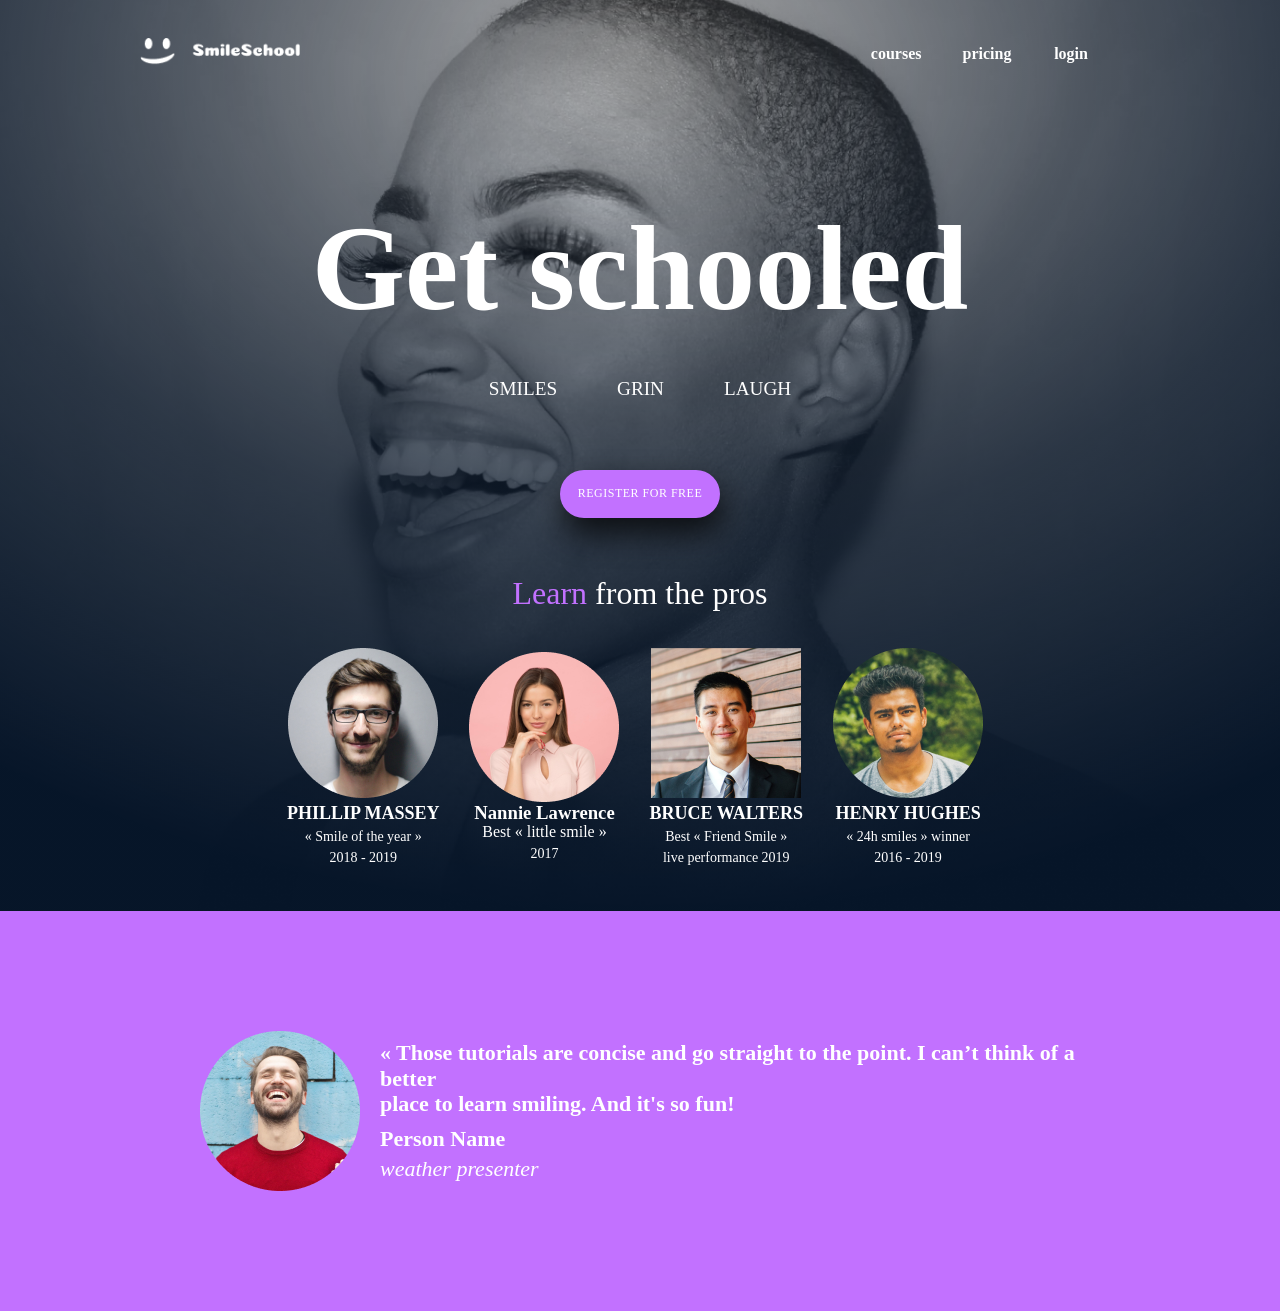
==== commit 22038a6e: "Quotes" ====
--- a/css_advanced/index.html
+++ b/css_advanced/index.html
@@ -62,7 +62,7 @@
                 <div class="card-details">
                     <h3 class="card-name">Bruce Walters</h3>
                     <p class="card-prize">Best « Friend Smile » </p>
-                    <p class="card-year">Best « Friend Smile » live performance 2019</p>
+                    <p class="card-year">live performance 2019</p>
                 </div>
             </div>
             <div class="card">
@@ -75,5 +75,15 @@
             </div>
         </div>
     </section>
-</body>
-</html>+    <div class="quote-section">
+        <img src="./images/5.png" alt="Author's Photo" class="author-photo">
+        <div class="quote-container">
+            <blockquote class="quote">« Those tutorials are concise and go straight to the point. I can’t think of a
+                better <br>place to learn smiling. And it's so fun!</blockquote>
+            <p class="author-name">Person Name</p>
+            <p class="author-profession">weather presenter</p>
+        </div>
+    </div>
+
+   </body>
+   </html>
--- a/css_advanced/styles.css
+++ b/css_advanced/styles.css
@@ -374,6 +374,49 @@
     color: #C271FF;
   }
 
+  .quote-section {
+    display: flex;
+    justify-content: center;
+    align-items: center;
+    margin-bottom: 22px;
+    background-color: #C271FF;
+    font-family: var(--font-family-base);
+    color: #ffffff;
+    height: 392px;
+    font-weight: normal;
+    margin: 0 auto;
+    padding: 200px;
+    }
+    
+    .author-photo {
+    width: 160px;
+    height: 160px;
+    margin-right: 20px;
+    }
+    
+    .quote-container {
+    flex-grow: 1;
+    }
+    
+    .quote {
+    font-size: 22px;
+    font-weight: bold;
+    margin-bottom: 10px;
+    }
+    
+    .author-name {
+    font-size: 22px;
+    font-weight: bold;
+    margin-bottom: 5px;
+    }
+    
+    .author-profession {
+    font-size: 22px;
+    font-style: italic;
+    font-family: var(--font-family-base);
+    font-size: 22px;
+  }
+
 /* NAVBAR */
 
 .header {
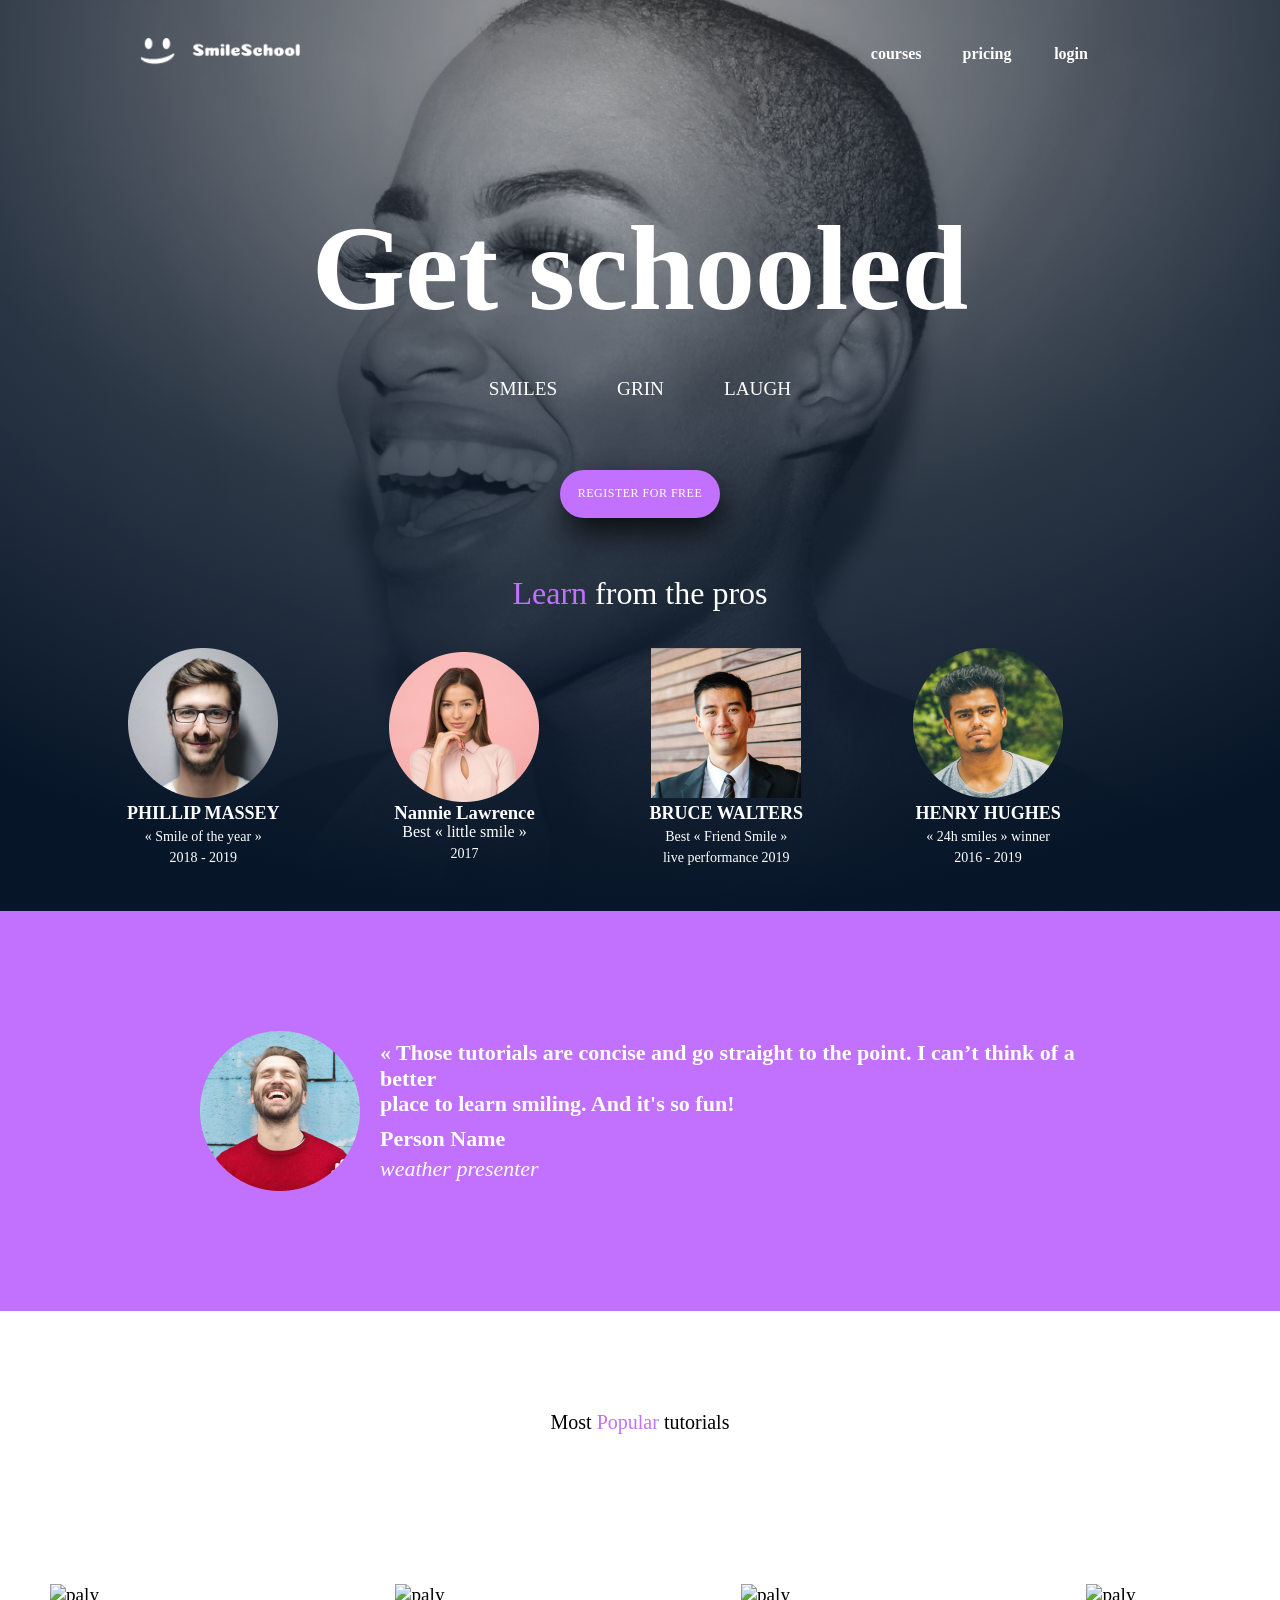
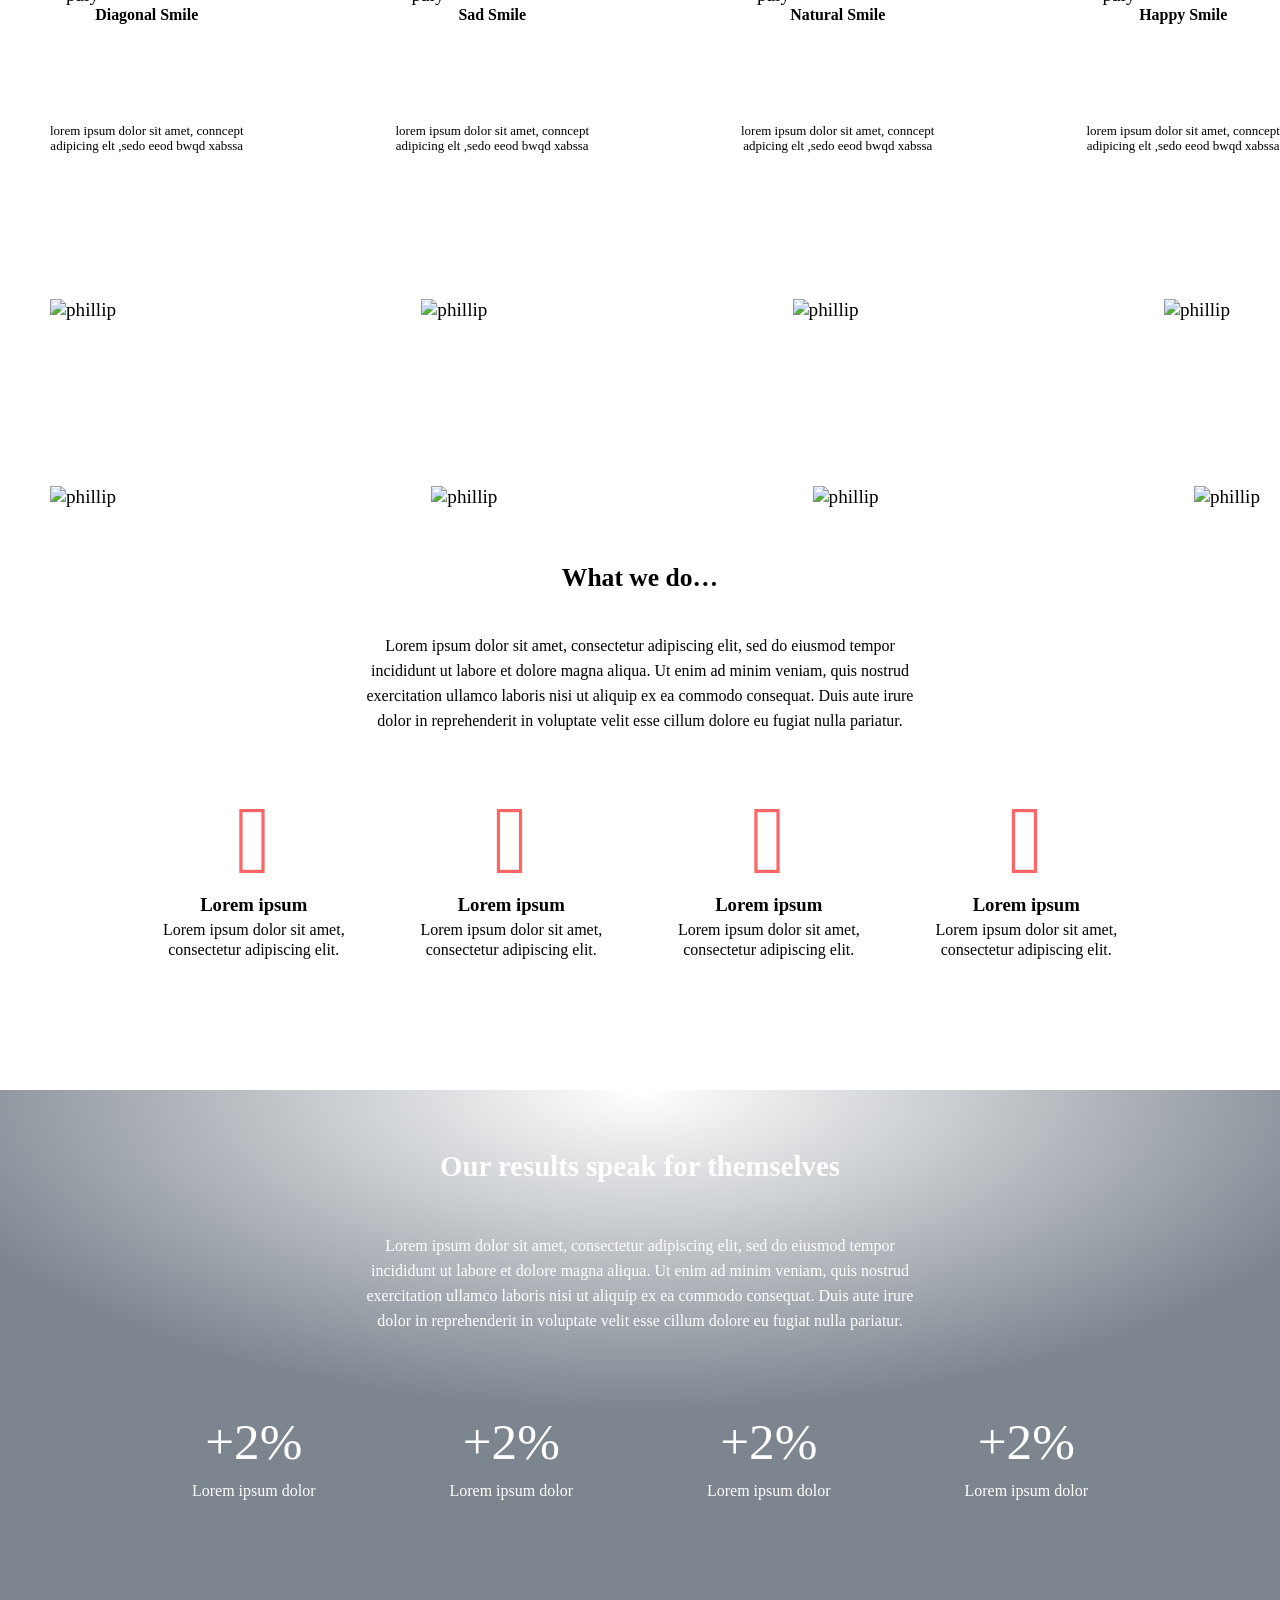
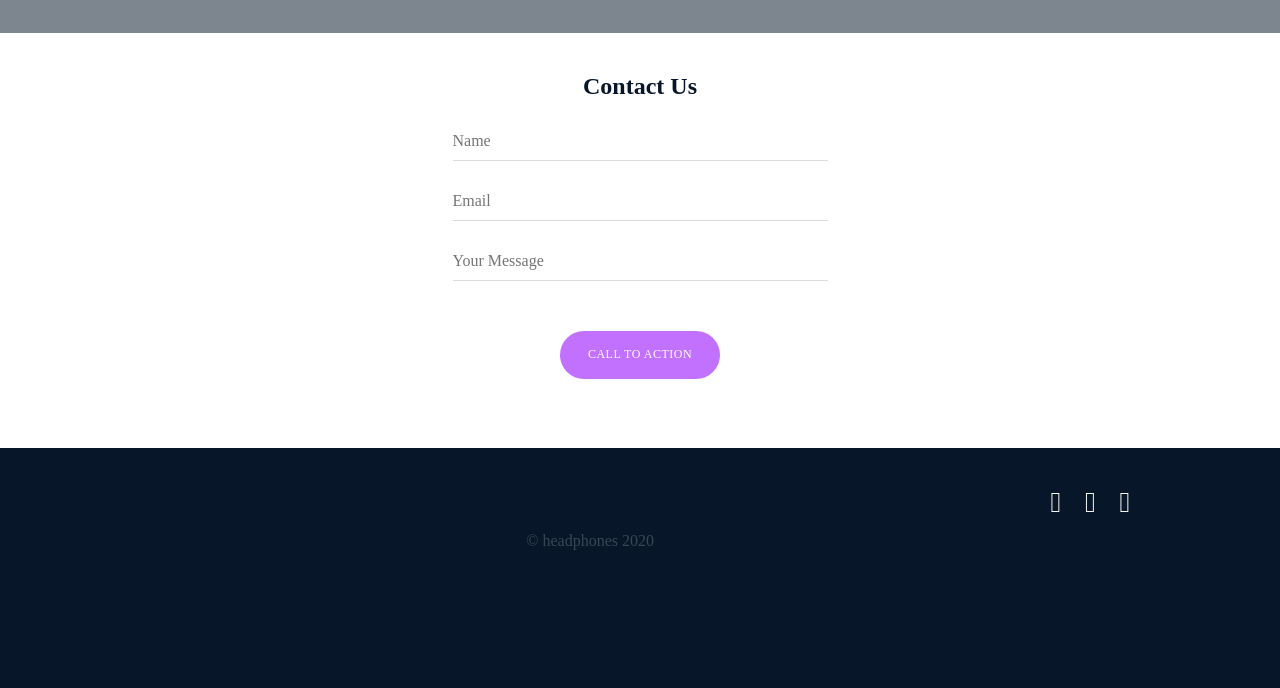
==== commit b1291bb1: "Videos list" ====
--- a/css_advanced/index.html
+++ b/css_advanced/index.html
@@ -84,6 +84,157 @@
             <p class="author-profession">weather presenter</p>
         </div>
     </div>
-
-   </body>
-   </html>+    <section id="tut">
+        <p>Most <span class="color"> Popular </span> tutorials </p>
+        <ul>
+            <li>
+                <div class="back"> <img src="Images/play.png" alt="paly" height="130" width="150"></div>
+                <h5 style="color:black; text-align:center;">Diagonal Smile </h5>
+                <p style="font-size: 13px;  color: black;">lorem ipsum dolor sit amet, conncept <br> adipicing elt ,sedo
+                    eeod
+                    bwqd xabssa</p>
+            </li>
+            <li>
+                <div class="back1"> <img src="Images/play.png" alt="paly" height="130" width="150"> </div>
+                <h5 style="color:black; text-align:center;">Sad Smile </h5>
+                <p style="font-size: 13px;">lorem ipsum dolor sit amet, conncept <br> adipicing elt ,sedo eeod bwqd
+                    xabssa</p>
+            </li>
+            <li>
+                <div class="back2"> <img src="Images/play.png" alt="paly" height="130" width="150"> </div>
+                <h5 style="color:black; text-align:center;"> Natural Smile </h5>
+                <p style="font-size: 13px;">lorem ipsum dolor sit amet, conncept <br>adpicing elt ,sedo eeod bwqd xabssa
+                </p>
+            </li>
+            <li>
+                <div class="back3"> <img src="Images/play.png" alt="paly" height="130" width="150"> </div>
+                <h5 style="color:black; text-align:center;"> Happy Smile </h5>
+                <p style="font-size: 13px;">lorem ipsum dolor sit amet, conncept <br> adipicing elt ,sedo eeod bwqd
+                    xabssa</p>
+            </li>
+        </ul>
+        <ul class="drop">
+
+            <li><img src="Images/1.png" alt="phillip" height="30" width="40"></li>
+            <li><img src="Images/1.png" alt="phillip" height="30" width="40"></li>
+            <li><img src="Images/1.png" alt="phillip" height="30" width="40"></li>
+            <li><img src="Images/1.png" alt="phillip" height="30" width="40"></li>
+
+        </ul>
+        <ul class="drop1">
+
+            <li><img src="Images/rating.png" alt="phillip" height="30" width="150"></li>
+            <li><img src="Images/rating.png" alt="phillip" height="30" width="150"></li>
+            <li><img src="Images/rating.png" alt="phillip" height="30" width="150"></li>
+            <li><img src="Images/rating.png" alt="phillip" height="30" width="150"></li>
+        </ul>
+    </section>
+    <!-- WHAT WE DO -->
+    <section class="tasks" id="what">
+        <div class="wrapper">
+            <h2 class="tasks-title">What we do…</h2>
+            <p class="tasks-detail">Lorem ipsum dolor sit amet, consectetur adipiscing elit, sed do eiusmod tempor
+                incididunt ut labore et dolore magna aliqua. Ut enim ad minim veniam, quis nostrud exercitation ullamco
+                laboris nisi ut aliquip ex ea commodo consequat. Duis aute irure dolor in reprehenderit in voluptate
+                velit esse cillum dolore eu fugiat nulla pariatur.</p>
+            <div class="tasks_container">
+                <section class="tasks-column">
+                    <span class="icon holberton_school-icon-ic_sound"></span>
+                    <h3 class="column-title">Lorem ipsum</h3>
+                    <p class="column-detail">Lorem ipsum dolor sit amet, consectetur adipiscing elit.</p>
+                </section>
+                <section class="tasks-column">
+                    <span class="icon holberton_school-icon-ic_video"></span>
+                    <h3 class="column-title">Lorem ipsum</h3>
+                    <p class="column-detail">Lorem ipsum dolor sit amet, consectetur adipiscing elit.</p>
+                </section>
+                <section class="tasks-column">
+                    <span class="icon holberton_school-icon-ic_music"></span>
+                    <h3 class="column-title">Lorem ipsum</h3>
+                    <p class="column-detail">Lorem ipsum dolor sit amet, consectetur adipiscing elit.</p>
+                </section>
+                <section class="tasks-column">
+                    <span class="icon holberton_school-icon-ic_hearing"></span>
+                    <h3 class="column-title">Lorem ipsum</h3>
+                    <p class="column-detail">Lorem ipsum dolor sit amet, consectetur adipiscing elit.</p>
+                </section>
+            </div>
+        </div>
+    </section>
+    <!-- OUR RESULTS -->
+    <section class="results" id="results">
+        <div class="wrapper">
+            <h2 class="results-title">Our results speak for themselves</h2>
+            <p class="results-detail">Lorem ipsum dolor sit amet, consectetur adipiscing elit, sed do eiusmod tempor
+                incididunt ut labore et dolore magna aliqua. Ut enim ad minim veniam, quis nostrud exercitation ullamco
+                laboris nisi ut aliquip ex ea commodo consequat. Duis aute irure dolor in reprehenderit in voluptate
+                velit esse cillum dolore eu fugiat nulla pariatur.</p>
+            <div class="results_container">
+                <section class="result-column">
+                    <div class="column-pentagone">
+                        <span>+2%</span>
+                        <p>Lorem ipsum dolor</p>
+                    </div>
+                </section>
+                <section class="result-column">
+                    <div class="column-pentagone">
+                        <span>+2%</span>
+                        <p>Lorem ipsum dolor</p>
+                    </div>
+                </section>
+                <section class="result-column">
+                    <div class="column-pentagone">
+                        <span>+2%</span>
+                        <p>Lorem ipsum dolor</p>
+                    </div>
+                </section>
+                <section class="result-column">
+                    <div class="column-pentagone">
+                        <span>+2%</span>
+                        <p>Lorem ipsum dolor</p>
+                    </div>
+                </section>
+            </div>
+        </div>
+    </section>
+    <!-- CONTACT US -->
+    <div class="wrapper-contact">
+        <div class="contact" id="contact">
+            <form class="contact-form" action="submit">
+                <h2 class="contact-title">Contact Us</h2>
+                <label class="contact-label"><input type="text" placeholder="Name">
+                </label>
+                <label class="contact-label"><input type="text" placeholder="Email">
+                </label>
+                <label class="contact-label"><input type="text" placeholder="Your Message">
+                </label>
+                <button class="btn btn-color">CALL TO ACTION</button>
+            </form>
+        </div>
+    </div>
+    <!-- FOOTER -->
+    <div class="footer">
+        <div class="wrapper">
+            <div class="footer-container">
+                <div class="logo-container">
+                    <img src="./images/logo_headphones.png" width="160px" alt="">
+                </div>
+                <div class="social-icons">
+                    <a href="https://www.facebook.com/HolbertonSchoolTulsa/"><span
+                            class="social-icon holberton_school-icon-ic_facebook"></span></a>
+                    <a href="https://twitter.com/holbertonschool"><span
+                            class="social-icon holberton_school-icon-ic_twitter"></span></a>
+                    <a href="https://www.instagram.com/holbertonschool"><span
+                            class="social-icon holberton_school-icon-ic_instagram"></span></a>
+                </div>
+                <div class="copyright-text">
+                    <p>© headphones 2020</p>
+                </div>
+            </div>
+        </div>
+    </div>
+
+
+</body>
+
+</html>
--- a/css_advanced/styles.css
+++ b/css_advanced/styles.css
@@ -318,7 +318,7 @@
   font-family: var(--font-family-base);
   font-size: 120px;
   margin-top: 100px;
-  
+
 }
 
 .econtainer {
@@ -330,93 +330,215 @@
 .element {
   margin: 10px;
   padding: 20px;
- 
+
 }
 
 .container {
   display: flex;
   justify-content: center;
   align-items: center;
-  }
-  
-  .card {
+}
+
+.card {
   display: flex;
   flex-direction: column;
   align-items: center;
   margin: 10px;
-  margin-right: 20px;
+  margin-right: 100px;
   margin-bottom: 20px;
-  justify-content: space-evenly;
-  }
-  
-  .card-image {
+}
+
+.card-image {
   width: 150px;
   height: 150px;
 
-  }
-  
-  .card-details {
+}
+
+.card-details {
   text-align: center;
-  }
-  
-  .card-name {
+}
+
+.card-name {
   margin: 5px 0;
   font-size: 18px;
   text-transform: uppercase;
-  }
-  
-  .card-prize, .card-year {
+}
+
+.card-prize,
+.card-year {
   margin: 5px 0;
   font-size: 14px;
-  }
-
-  .highlight {
-    color: #C271FF;
-  }
-
-  .quote-section {
-    display: flex;
-    justify-content: center;
-    align-items: center;
-    margin-bottom: 22px;
-    background-color: #C271FF;
-    font-family: var(--font-family-base);
-    color: #ffffff;
-    height: 392px;
-    font-weight: normal;
-    margin: 0 auto;
-    padding: 200px;
-    }
-    
-    .author-photo {
-    width: 160px;
-    height: 160px;
-    margin-right: 20px;
-    }
-    
-    .quote-container {
-    flex-grow: 1;
-    }
-    
-    .quote {
-    font-size: 22px;
-    font-weight: bold;
-    margin-bottom: 10px;
-    }
-    
-    .author-name {
-    font-size: 22px;
-    font-weight: bold;
-    margin-bottom: 5px;
-    }
-    
-    .author-profession {
-    font-size: 22px;
-    font-style: italic;
-    font-family: var(--font-family-base);
-    font-size: 22px;
-  }
-
+}
+
+.highlight {
+  color: #C271FF;
+}
+
+.quote-section {
+  display: flex;
+  justify-content: center;
+  align-items: center;
+  margin-bottom: 22px;
+  background-color: #C271FF;
+  font-family: var(--font-family-base);
+  color: #ffffff;
+  height: 392px;
+  font-weight: normal;
+  margin: 0 auto;
+  padding: 200px;
+}
+
+.author-photo {
+  width: 160px;
+  height: 160px;
+  margin-right: 20px;
+}
+
+.quote-container {
+  flex-grow: 1;
+}
+
+.quote {
+  font-size: 22px;
+  font-weight: bold;
+  margin-bottom: 10px;
+}
+
+.author-name {
+  font-size: 22px;
+  font-weight: bold;
+  margin-bottom: 5px;
+}
+
+.author-profession {
+  font-size: 22px;
+  font-style: italic;
+  font-family: var(--font-family-base);
+  font-size: 22px;
+}
+
+.back {
+  background-image: url(Images/9.png);
+}
+
+.back1 {
+  background-image: url(Images/7.png);
+}
+
+.back2 {
+  background-image: url(Images/8.png);
+}
+
+.back3 {
+  background-image: url(Images/6.png);
+}
+
+#tut p {
+  color: black;
+  text-align: center;
+  font-size: 20px;
+}
+
+#tut ul {
+  display: flex;
+  list-style: none;
+  margin: 0;
+  padding: 0;
+  justify-content: space-between;
+  margin-bottom: -5px;
+  text-align: center;
+  align-items: center;
+  font-family: var(--font-family-base);
+}
+
+#tut li {
+  padding-top:150px;
+  padding-left: 50px;
+  font-size: 1.2em;
+  display: inline-block;
+  text-align: left;
+}
+
+.color {
+  color: #C271FF;
+}
+
+
+
+.drop li {
+  
+  display: flex;
+  align-items: center;
+  justify-content: center;
+  padding-right: 50px;
+  padding-top: 20px;
+  padding-bottom: 20px;
+}
+
+
+.drop1 li {
+  font-size: 1.2em;
+  display: inline-block;
+  text-align: center;
+  padding-right: 120px;
+  padding-right: 20px;
+}
+
+.beside {
+  display: inline-block;
+  align-items: center;
+
+}
+
+.beside p {
+  flex: 1;
+}
+
+#tut1 {
+  background-color: rgb(8, 8, 8);
+
+}
+
+#tut1 p {
+  color: black;
+  text-align: center;
+  font-size: 20px;
+}
+
+
+#tut1 ul {
+  list-style: none;
+  margin: 0;
+  padding: 0;
+  justify-content: space-between;
+  margin-bottom: -5px;
+  text-align: center;
+  align-items: center;
+
+}
+
+#tut1 li {
+  font-size: 1.2em;
+  display: inline-block;
+  text-align: center;
+  margin-right: 50px;
+}
+
+#tut1 button {
+  background-color: var(--font-family-base);
+  padding: 10px 20px;
+  border-radius: 5px;
+  border: none;
+  font-size: 18px;
+  color: #ffffff;
+  border-radius: 50px;
+  margin-top: 50px;
+  margin-bottom: 50px;
+}
+
+#tut p {
+  padding-top: 100px;
+}
 /* NAVBAR */
 
 .header {
@@ -582,7 +704,7 @@
   inline-size: 160px;
   text-transform: uppercase;
   font-size: 12px;
-  font-weight:var(--font-weight-thin) ;
+  font-weight: var(--font-weight-thin);
 }
 
 .btn-color {
@@ -1009,7 +1131,7 @@
   .hero-3 {
     inline-size: 800px;
     margin: 30px auto;
-    font-size:32px ;
+    font-size: 32px;
     font-weight: 300;
   }
 }
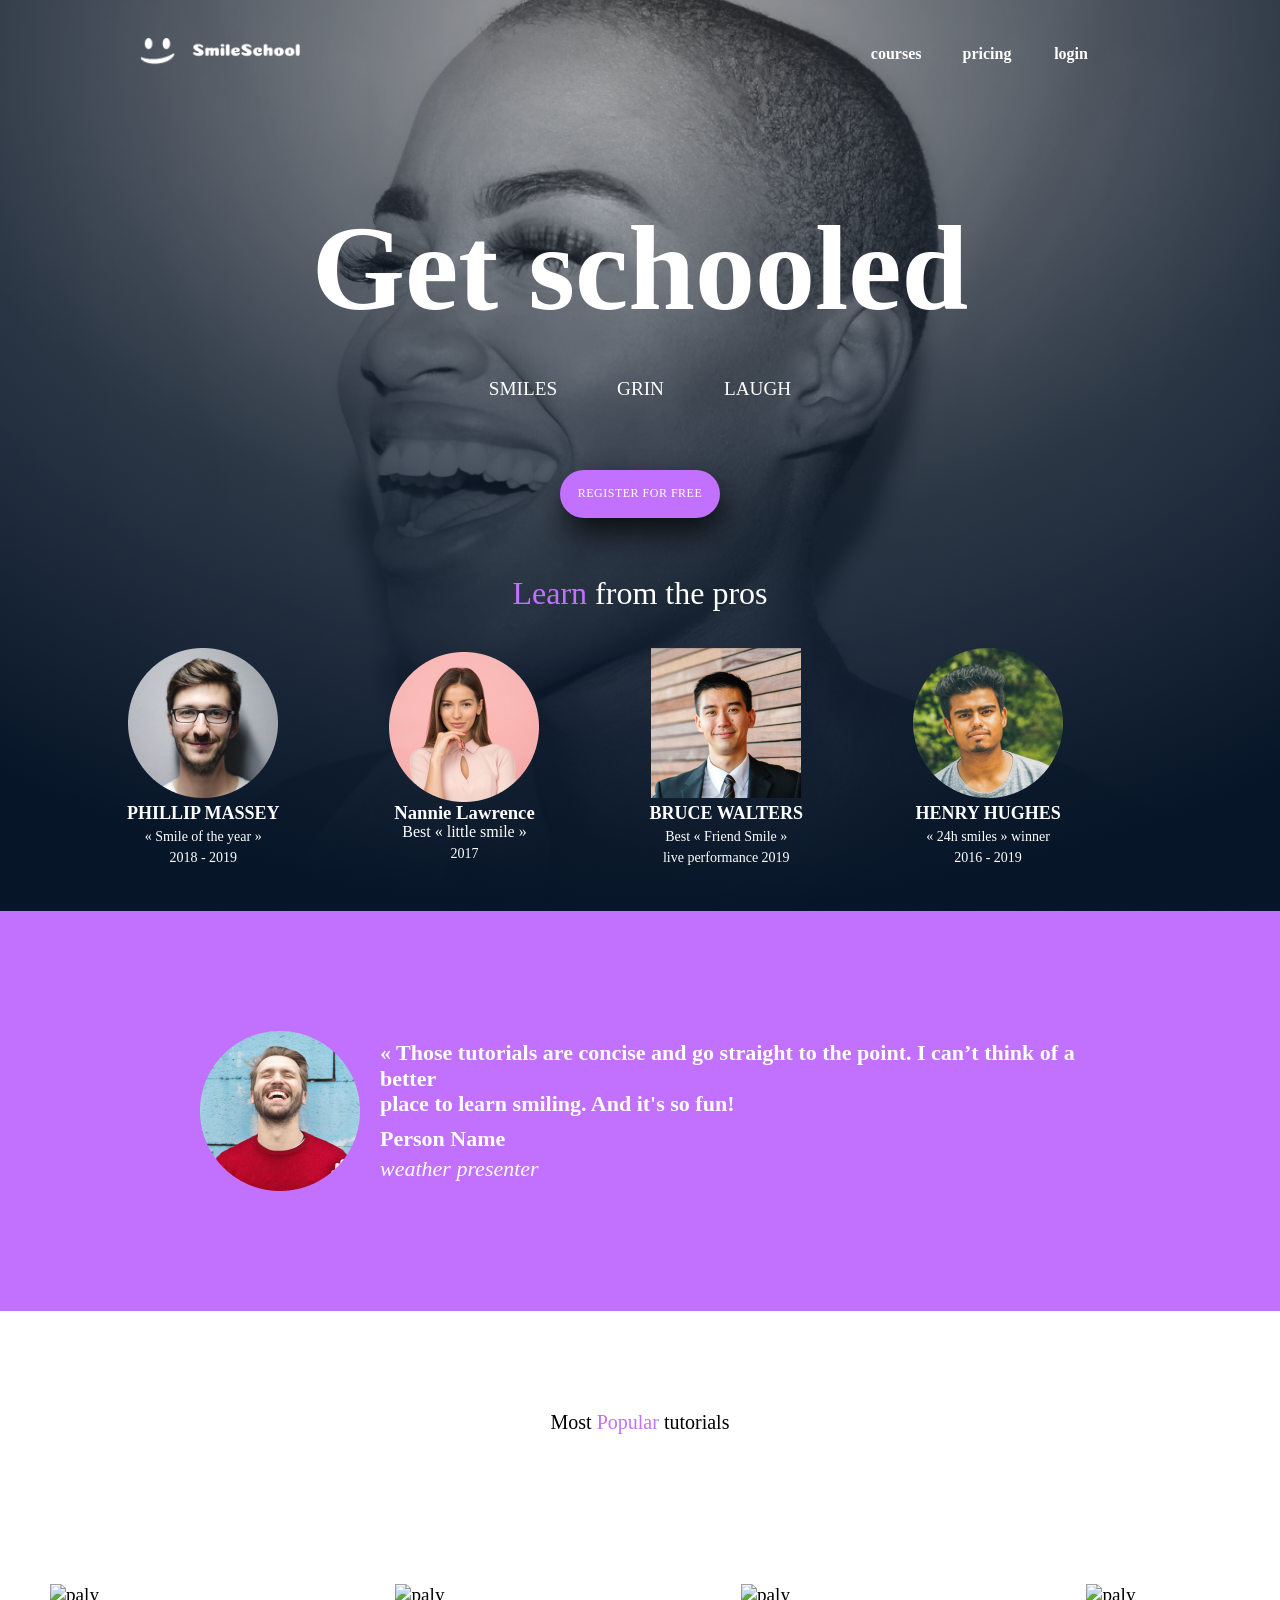
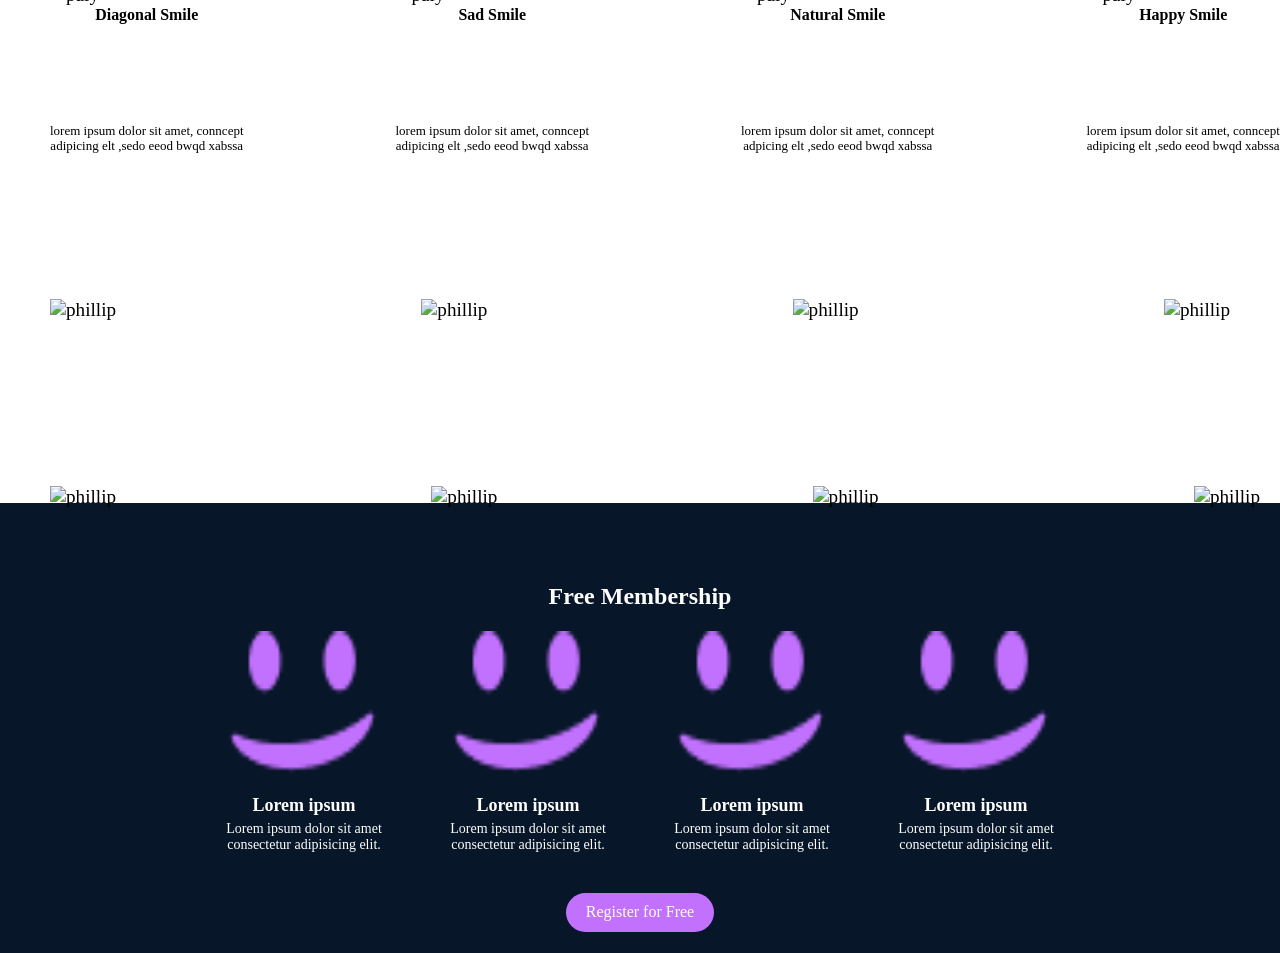
==== commit d81e0d28: "Membership" ====
--- a/css_advanced/index.html
+++ b/css_advanced/index.html
@@ -114,127 +114,70 @@
             </li>
         </ul>
         <ul class="drop">
-
             <li><img src="Images/1.png" alt="phillip" height="30" width="40"></li>
             <li><img src="Images/1.png" alt="phillip" height="30" width="40"></li>
             <li><img src="Images/1.png" alt="phillip" height="30" width="40"></li>
             <li><img src="Images/1.png" alt="phillip" height="30" width="40"></li>
-
         </ul>
         <ul class="drop1">
-
             <li><img src="Images/rating.png" alt="phillip" height="30" width="150"></li>
             <li><img src="Images/rating.png" alt="phillip" height="30" width="150"></li>
             <li><img src="Images/rating.png" alt="phillip" height="30" width="150"></li>
             <li><img src="Images/rating.png" alt="phillip" height="30" width="150"></li>
         </ul>
     </section>
-    <!-- WHAT WE DO -->
-    <section class="tasks" id="what">
-        <div class="wrapper">
-            <h2 class="tasks-title">What we do…</h2>
-            <p class="tasks-detail">Lorem ipsum dolor sit amet, consectetur adipiscing elit, sed do eiusmod tempor
-                incididunt ut labore et dolore magna aliqua. Ut enim ad minim veniam, quis nostrud exercitation ullamco
-                laboris nisi ut aliquip ex ea commodo consequat. Duis aute irure dolor in reprehenderit in voluptate
-                velit esse cillum dolore eu fugiat nulla pariatur.</p>
-            <div class="tasks_container">
-                <section class="tasks-column">
-                    <span class="icon holberton_school-icon-ic_sound"></span>
-                    <h3 class="column-title">Lorem ipsum</h3>
-                    <p class="column-detail">Lorem ipsum dolor sit amet, consectetur adipiscing elit.</p>
-                </section>
-                <section class="tasks-column">
-                    <span class="icon holberton_school-icon-ic_video"></span>
-                    <h3 class="column-title">Lorem ipsum</h3>
-                    <p class="column-detail">Lorem ipsum dolor sit amet, consectetur adipiscing elit.</p>
-                </section>
-                <section class="tasks-column">
-                    <span class="icon holberton_school-icon-ic_music"></span>
-                    <h3 class="column-title">Lorem ipsum</h3>
-                    <p class="column-detail">Lorem ipsum dolor sit amet, consectetur adipiscing elit.</p>
-                </section>
-                <section class="tasks-column">
-                    <span class="icon holberton_school-icon-ic_hearing"></span>
-                    <h3 class="column-title">Lorem ipsum</h3>
-                    <p class="column-detail">Lorem ipsum dolor sit amet, consectetur adipiscing elit.</p>
-                </section>
-            </div>
+    <section class="section">
+        <h2 class="t">Free Membership</h2>
+        <div class="card1">
+        <img src="./images/smile.png" alt="Card 1">
+        <h3>Lorem ipsum</h3>
+        <p>Lorem ipsum dolor sit amet consectetur adipisicing elit.</p>
         </div>
-    </section>
-    <!-- OUR RESULTS -->
-    <section class="results" id="results">
-        <div class="wrapper">
-            <h2 class="results-title">Our results speak for themselves</h2>
-            <p class="results-detail">Lorem ipsum dolor sit amet, consectetur adipiscing elit, sed do eiusmod tempor
-                incididunt ut labore et dolore magna aliqua. Ut enim ad minim veniam, quis nostrud exercitation ullamco
-                laboris nisi ut aliquip ex ea commodo consequat. Duis aute irure dolor in reprehenderit in voluptate
-                velit esse cillum dolore eu fugiat nulla pariatur.</p>
-            <div class="results_container">
-                <section class="result-column">
-                    <div class="column-pentagone">
-                        <span>+2%</span>
-                        <p>Lorem ipsum dolor</p>
-                    </div>
-                </section>
-                <section class="result-column">
-                    <div class="column-pentagone">
-                        <span>+2%</span>
-                        <p>Lorem ipsum dolor</p>
-                    </div>
-                </section>
-                <section class="result-column">
-                    <div class="column-pentagone">
-                        <span>+2%</span>
-                        <p>Lorem ipsum dolor</p>
-                    </div>
-                </section>
-                <section class="result-column">
-                    <div class="column-pentagone">
-                        <span>+2%</span>
-                        <p>Lorem ipsum dolor</p>
-                    </div>
-                </section>
-            </div>
+        <div class="card1">
+        <img src="./images/smile.png" alt="Card 2">
+        <h3>Lorem ipsum</h3>
+        <p>Lorem ipsum dolor sit amet consectetur adipisicing elit.</p>
         </div>
-    </section>
-    <!-- CONTACT US -->
-    <div class="wrapper-contact">
-        <div class="contact" id="contact">
-            <form class="contact-form" action="submit">
-                <h2 class="contact-title">Contact Us</h2>
-                <label class="contact-label"><input type="text" placeholder="Name">
-                </label>
-                <label class="contact-label"><input type="text" placeholder="Email">
-                </label>
-                <label class="contact-label"><input type="text" placeholder="Your Message">
-                </label>
-                <button class="btn btn-color">CALL TO ACTION</button>
-            </form>
+        <div class="card1">
+        <img src="./images/smile.png" alt="Card 3">
+        <h3>Lorem ipsum</h3>
+        <p>Lorem ipsum dolor sit amet consectetur adipisicing elit.</p>
         </div>
-    </div>
-    <!-- FOOTER -->
-    <div class="footer">
-        <div class="wrapper">
-            <div class="footer-container">
-                <div class="logo-container">
-                    <img src="./images/logo_headphones.png" width="160px" alt="">
-                </div>
-                <div class="social-icons">
-                    <a href="https://www.facebook.com/HolbertonSchoolTulsa/"><span
-                            class="social-icon holberton_school-icon-ic_facebook"></span></a>
-                    <a href="https://twitter.com/holbertonschool"><span
-                            class="social-icon holberton_school-icon-ic_twitter"></span></a>
-                    <a href="https://www.instagram.com/holbertonschool"><span
-                            class="social-icon holberton_school-icon-ic_instagram"></span></a>
-                </div>
-                <div class="copyright-text">
-                    <p>© headphones 2020</p>
-                </div>
-            </div>
+        <div class="card1">
+        <img src="./images/smile.png" alt="Card 4">
+        <h3>Lorem ipsum</h3>
+        <p>Lorem ipsum dolor sit amet consectetur adipisicing elit.</p>
         </div>
-    </div>
+        <button class="button1">Register for Free</button>
+        </section>
 
+
+
+
+
+
+
+
+
+
+
+
+
+
+
+
+
+
+
+
+
+
+
+
+
+
+    
 
 </body>
 
-</html>+</html>
--- a/css_advanced/styles.css
+++ b/css_advanced/styles.css
@@ -304,6 +304,7 @@
 body {
   width: 100%;
   height: 100%;
+  font-family: var(--font-family-base);
 }
 
 /* WRAPPER */
@@ -539,6 +540,62 @@
 #tut p {
   padding-top: 100px;
 }
+
+.section {
+  text-align: center;
+  background-color: #071629;
+  color: #fff;
+  height: 450px;
+  padding-top: 30px;
+  }
+ 
+  .t {
+    padding-top: 50px;
+  }
+  .card1 {
+  display: inline-block;
+  width: 200px;
+  margin: 10px;
+  padding: 10px;
+  
+  border-radius: 5px;
+  text-align: center;
+  }
+ 
+  .card1 img {
+  border: none;
+  border-radius: 5px;
+  text-align: center;
+  margin-bottom: 10px;
+  }
+ 
+  .card1 img {
+  width: 150px;
+  height: 150px;
+  margin-bottom: 10px;
+  }
+ 
+  .card1 h3 {
+  font-size: 18px;
+  margin-bottom: 5px;
+  }
+ 
+  .card1 p {
+  font-size: 14px;
+  color: #fff;
+  }
+ 
+  .button1 {
+  display: block;
+  margin: 20px auto;
+  padding: 10px 20px;
+  background-color: #C271FF;
+  color: #fff;
+  font-size: 16px;
+  border: none;
+  border-radius: 50px;
+  cursor: pointer;
+  }
 /* NAVBAR */
 
 .header {
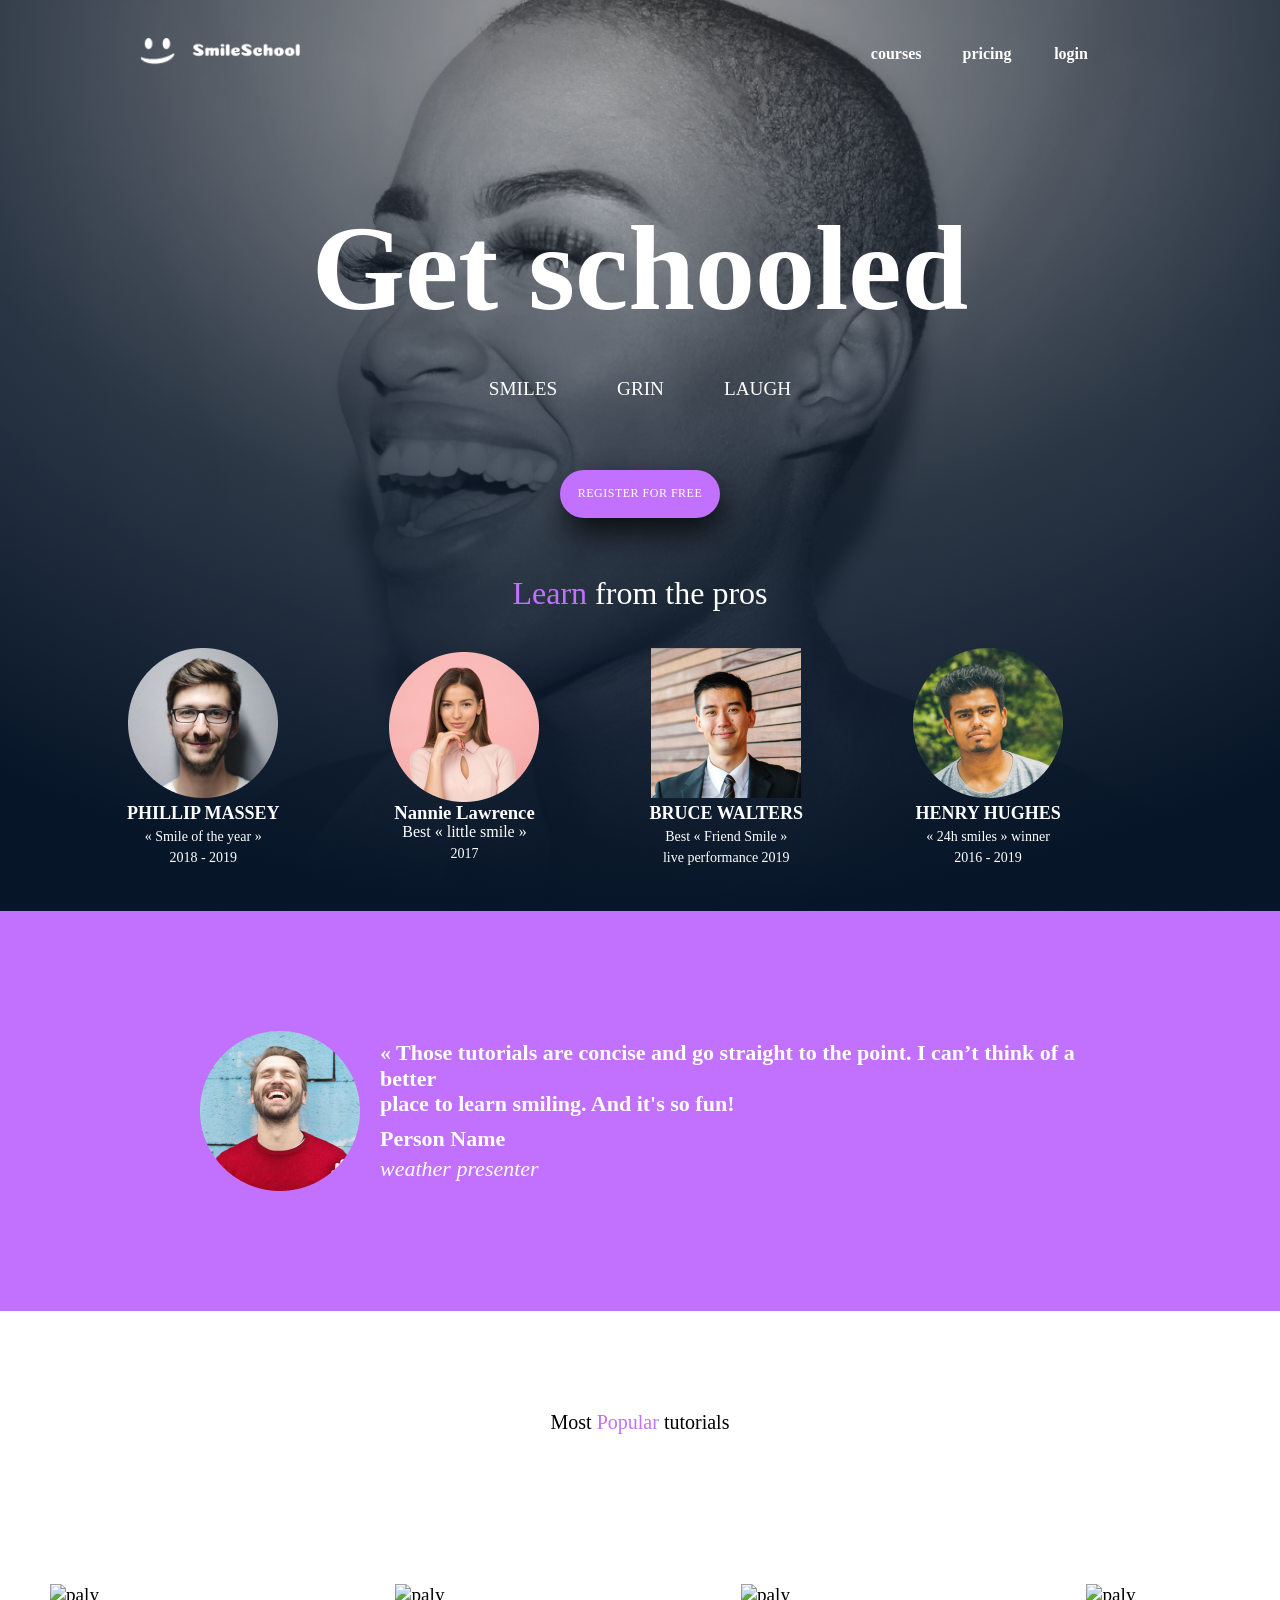
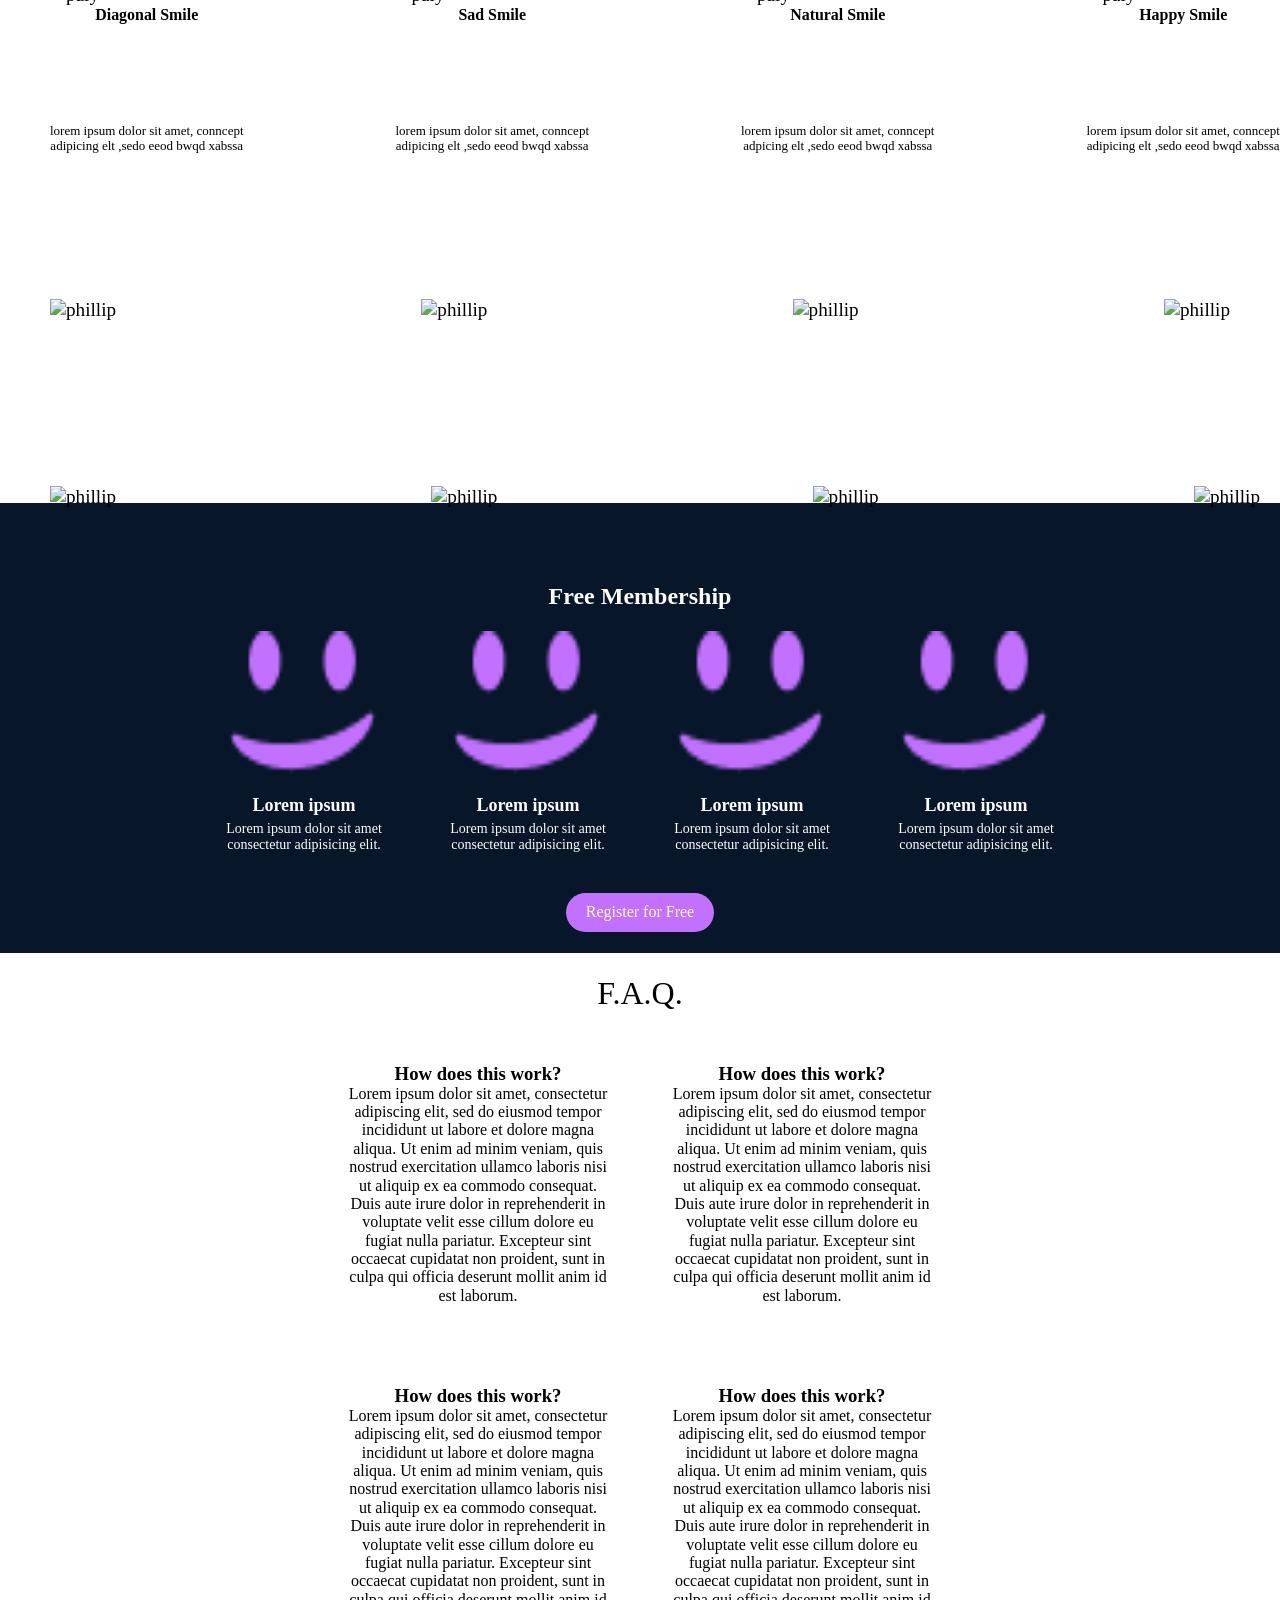
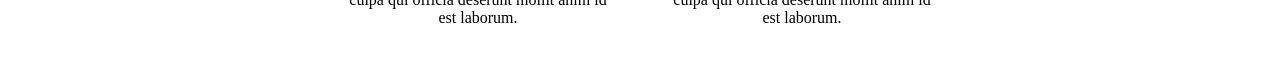
==== commit 4a9bbfd0: "FAQ" ====
--- a/css_advanced/index.html
+++ b/css_advanced/index.html
@@ -129,54 +129,77 @@
     <section class="section">
         <h2 class="t">Free Membership</h2>
         <div class="card1">
-        <img src="./images/smile.png" alt="Card 1">
-        <h3>Lorem ipsum</h3>
-        <p>Lorem ipsum dolor sit amet consectetur adipisicing elit.</p>
-        </div>
-        <div class="card1">
-        <img src="./images/smile.png" alt="Card 2">
-        <h3>Lorem ipsum</h3>
-        <p>Lorem ipsum dolor sit amet consectetur adipisicing elit.</p>
-        </div>
-        <div class="card1">
-        <img src="./images/smile.png" alt="Card 3">
-        <h3>Lorem ipsum</h3>
-        <p>Lorem ipsum dolor sit amet consectetur adipisicing elit.</p>
-        </div>
-        <div class="card1">
-        <img src="./images/smile.png" alt="Card 4">
-        <h3>Lorem ipsum</h3>
-        <p>Lorem ipsum dolor sit amet consectetur adipisicing elit.</p>
+            <img src="./images/smile.png" alt="Card 1">
+            <h3>Lorem ipsum</h3>
+            <p>Lorem ipsum dolor sit amet consectetur adipisicing elit.</p>
+        </div>
+        <div class="card1">
+            <img src="./images/smile.png" alt="Card 2">
+            <h3>Lorem ipsum</h3>
+            <p>Lorem ipsum dolor sit amet consectetur adipisicing elit.</p>
+        </div>
+        <div class="card1">
+            <img src="./images/smile.png" alt="Card 3">
+            <h3>Lorem ipsum</h3>
+            <p>Lorem ipsum dolor sit amet consectetur adipisicing elit.</p>
+        </div>
+        <div class="card1">
+            <img src="./images/smile.png" alt="Card 4">
+            <h3>Lorem ipsum</h3>
+            <p>Lorem ipsum dolor sit amet consectetur adipisicing elit.</p>
         </div>
         <button class="button1">Register for Free</button>
-        </section>
-
-
-
-
-
-
-
-
-
-
-
-
-
-
-
-
-
-
-
-
-
-
-
-
-
-
-    
+    </section>
+
+    <h1 class="ti">F.A.Q.</h1>
+    <div class="row">
+        <div class="card2">
+            <h3>How does this work?</h3>
+            <p>
+                Lorem ipsum dolor sit amet, consectetur adipiscing elit, sed do eiusmod tempor incididunt ut labore et
+                dolore magna aliqua. Ut enim ad minim veniam, quis nostrud exercitation ullamco laboris nisi ut aliquip
+                ex ea commodo consequat. Duis aute irure dolor in reprehenderit in voluptate velit esse cillum dolore eu
+                fugiat nulla pariatur. Excepteur sint occaecat cupidatat non proident, sunt in culpa qui officia
+                deserunt mollit anim id est laborum.
+            </p>
+        </div>
+
+        <div class="card2">
+            <h3>How does this work?</h3>
+            <p>
+                Lorem ipsum dolor sit amet, consectetur adipiscing elit, sed do eiusmod tempor incididunt ut labore et
+                dolore magna aliqua. Ut enim ad minim veniam, quis nostrud exercitation ullamco laboris nisi ut aliquip
+                ex ea commodo consequat. Duis aute irure dolor in reprehenderit in voluptate velit esse cillum dolore eu
+                fugiat nulla pariatur. Excepteur sint occaecat cupidatat non proident, sunt in culpa qui officia
+                deserunt mollit anim id est laborum.
+            </p>
+        </div>
+    </div>
+
+    <div class="row">
+        <div class="card2">
+            <h3>How does this work?</h3>
+            <p>
+                Lorem ipsum dolor sit amet, consectetur adipiscing elit, sed do eiusmod tempor incididunt ut labore et
+                dolore magna aliqua. Ut enim ad minim veniam, quis nostrud exercitation ullamco laboris nisi ut aliquip
+                ex ea commodo consequat. Duis aute irure dolor in reprehenderit in voluptate velit esse cillum dolore eu
+                fugiat nulla pariatur. Excepteur sint occaecat cupidatat non proident, sunt in culpa qui officia
+                deserunt mollit anim id est laborum.<br>
+                
+            </p>
+        </div>
+
+        <div class="card2">
+            <h3>How does this work?</h3>
+            <p>
+                Lorem ipsum dolor sit amet, consectetur adipiscing elit, sed do eiusmod tempor incididunt ut labore et
+                dolore magna aliqua. Ut enim ad minim veniam, quis nostrud exercitation ullamco laboris nisi ut aliquip
+                ex ea commodo consequat. Duis aute irure dolor in reprehenderit in voluptate velit esse cillum dolore eu
+                fugiat nulla pariatur. Excepteur sint occaecat cupidatat non proident, sunt in culpa qui officia
+                deserunt mollit anim id est laborum.
+            </p>
+        </div>
+    </div>
 
 </body>
 
--- a/css_advanced/styles.css
+++ b/css_advanced/styles.css
@@ -465,7 +465,6 @@
 }
 
 
-
 .drop li {
   
   display: flex;
@@ -596,6 +595,23 @@
   border-radius: 50px;
   cursor: pointer;
   }
+
+  .ti {
+    text-align: center;
+    font-weight: var(--font-family-title);
+  }
+  .card2 {
+    display: inline-block;
+    width: 300px;
+    margin: 10px;
+    padding: 20px;
+    background-color: #fff;
+  }
+
+  .row {
+    margin-bottom: 20px;
+    text-align: center;
+  }
 /* NAVBAR */
 
 .header {
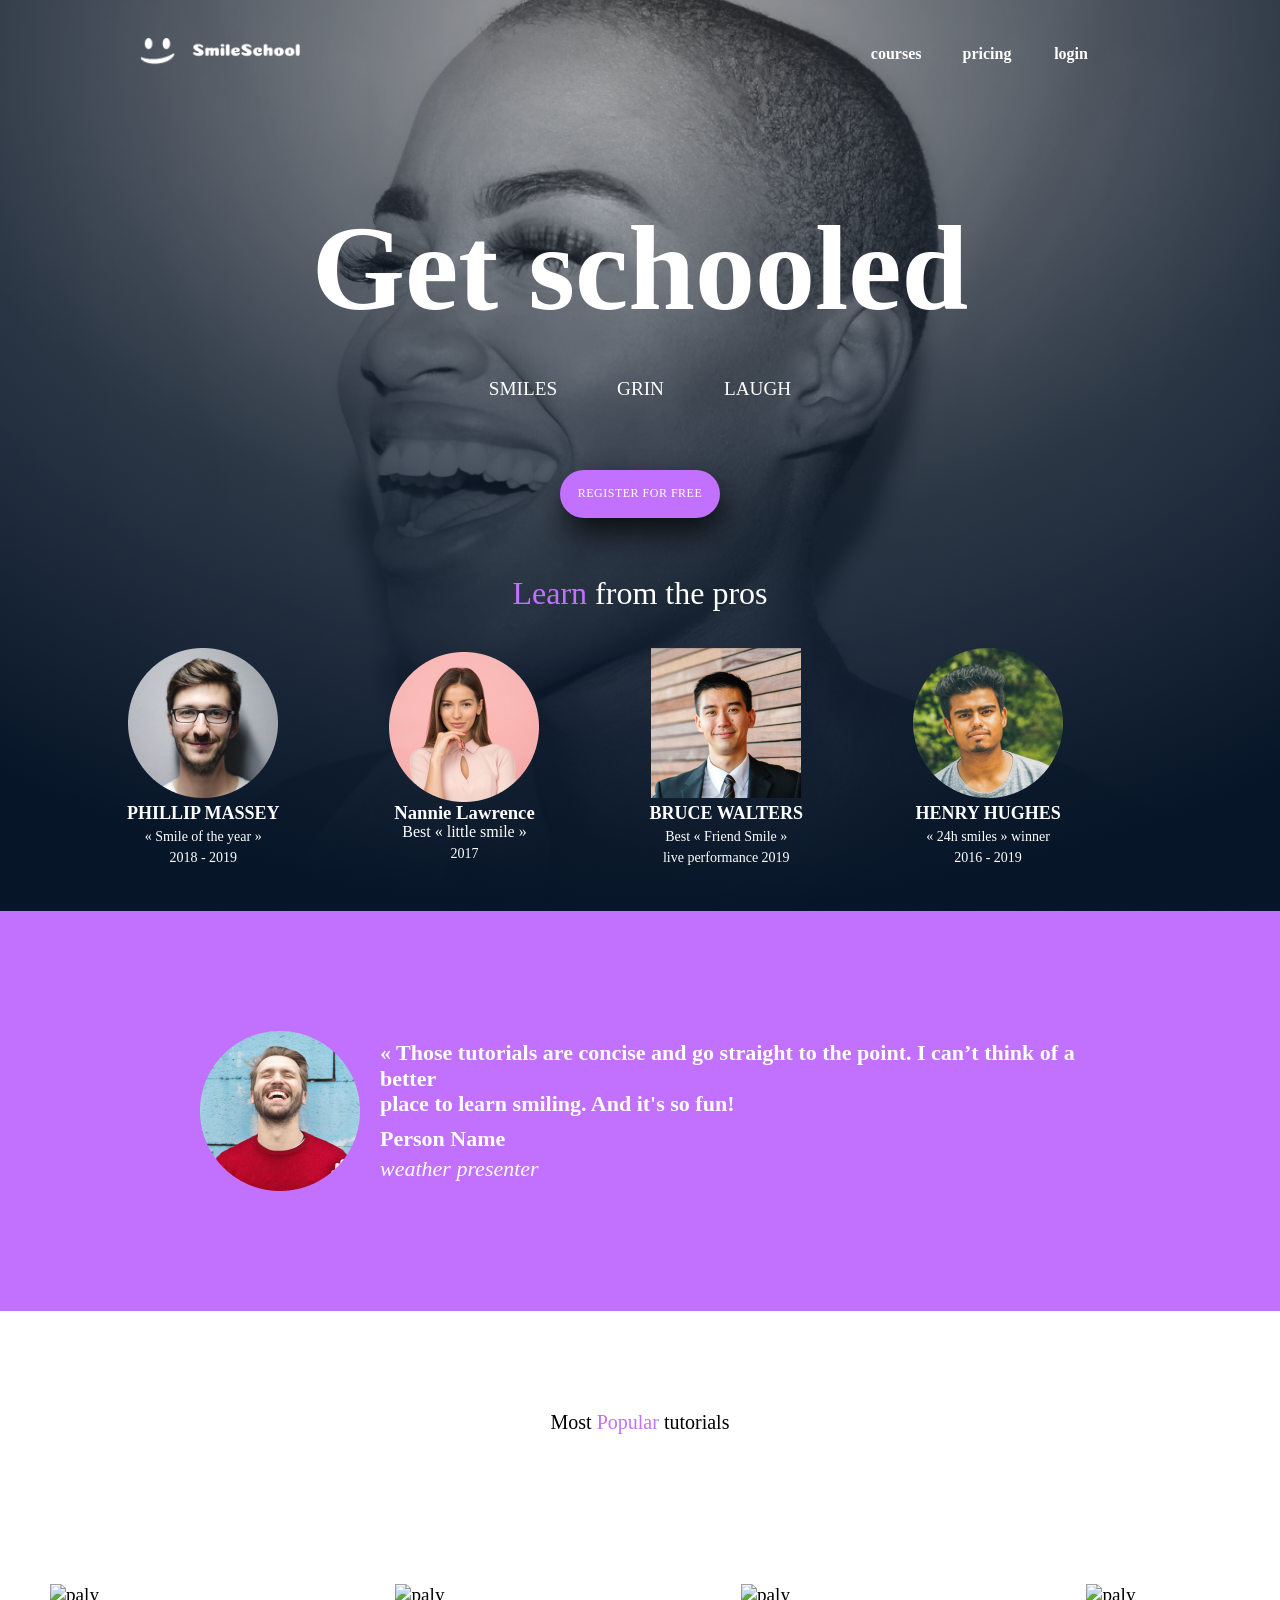
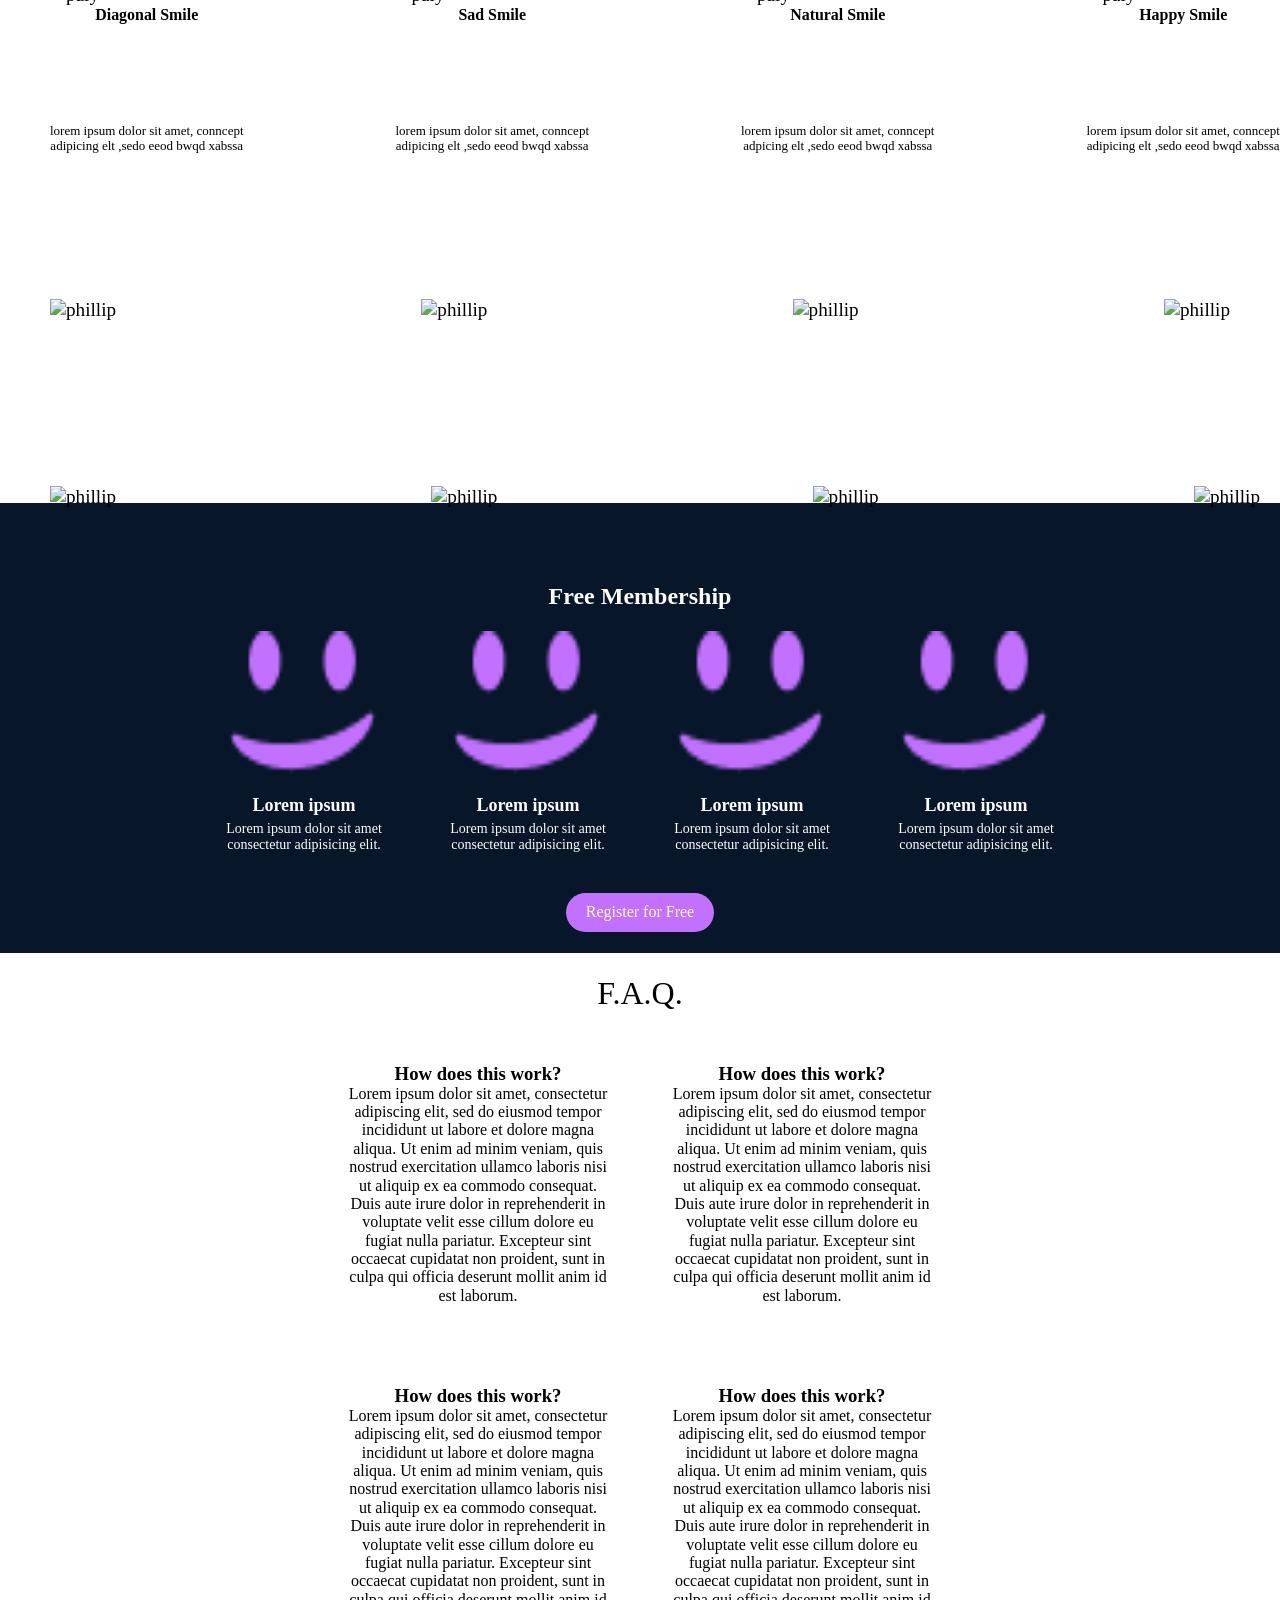
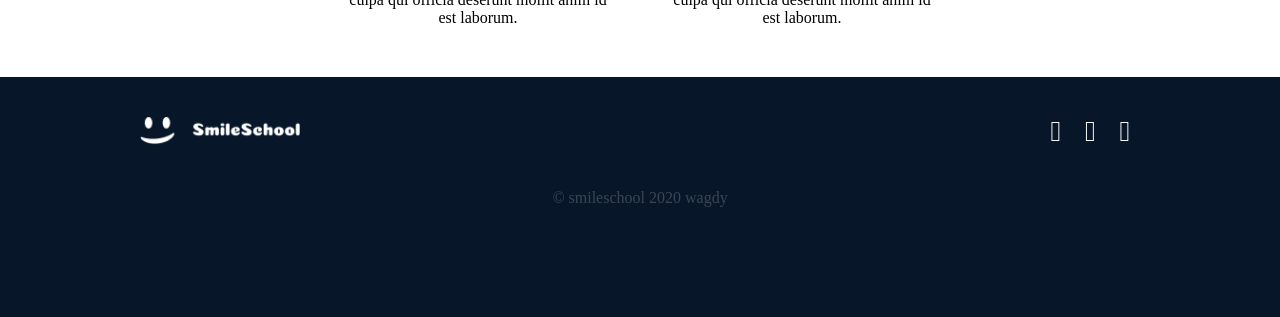
==== commit 0568f170: "Footer" ====
--- a/css_advanced/index.html
+++ b/css_advanced/index.html
@@ -201,6 +201,28 @@
         </div>
     </div>
 
+<!-- FOOTER -->
+<div class="footer">
+    <div class="wrapper">
+        <div class="footer-container">
+            <div class="logo-container">
+                <img src="./images/logo.png" width="160px" alt="logo">
+            </div>
+            <div class="social-icons">
+                <a href="https://www.facebook.com/HolbertonSchoolTulsa/"><span
+                        class="social-icon holberton_school-icon-ic_facebook"></span></a>
+                <a href="https://twitter.com/holbertonschool"><span
+                        class="social-icon holberton_school-icon-ic_twitter"></span></a>
+                <a href="https://www.instagram.com/holbertonschool"><span
+                        class="social-icon holberton_school-icon-ic_instagram"></span></a>
+            </div>
+            <div class="copyright-text">
+                <p>© smileschool 2020 wagdy</p>
+            </div>
+        </div>
+    </div>
+</div>
+
 </body>
 
 </html>
